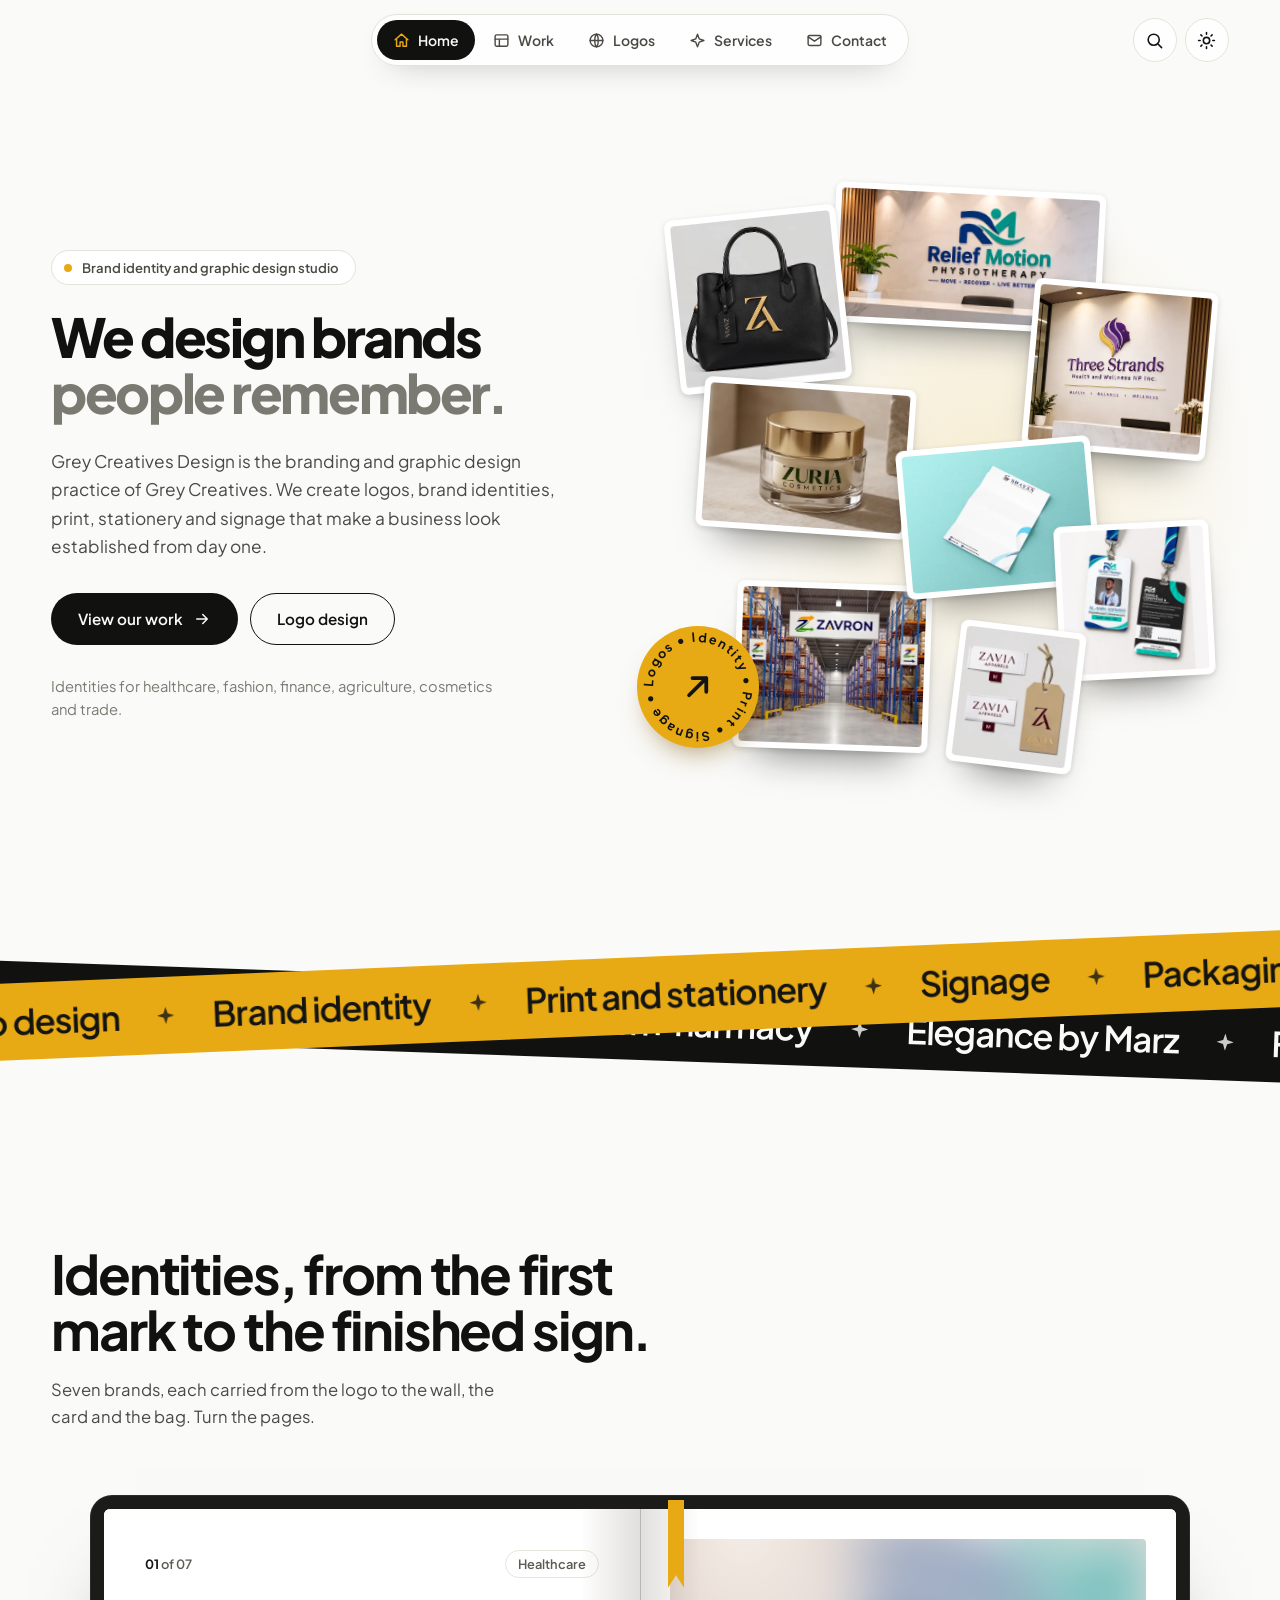
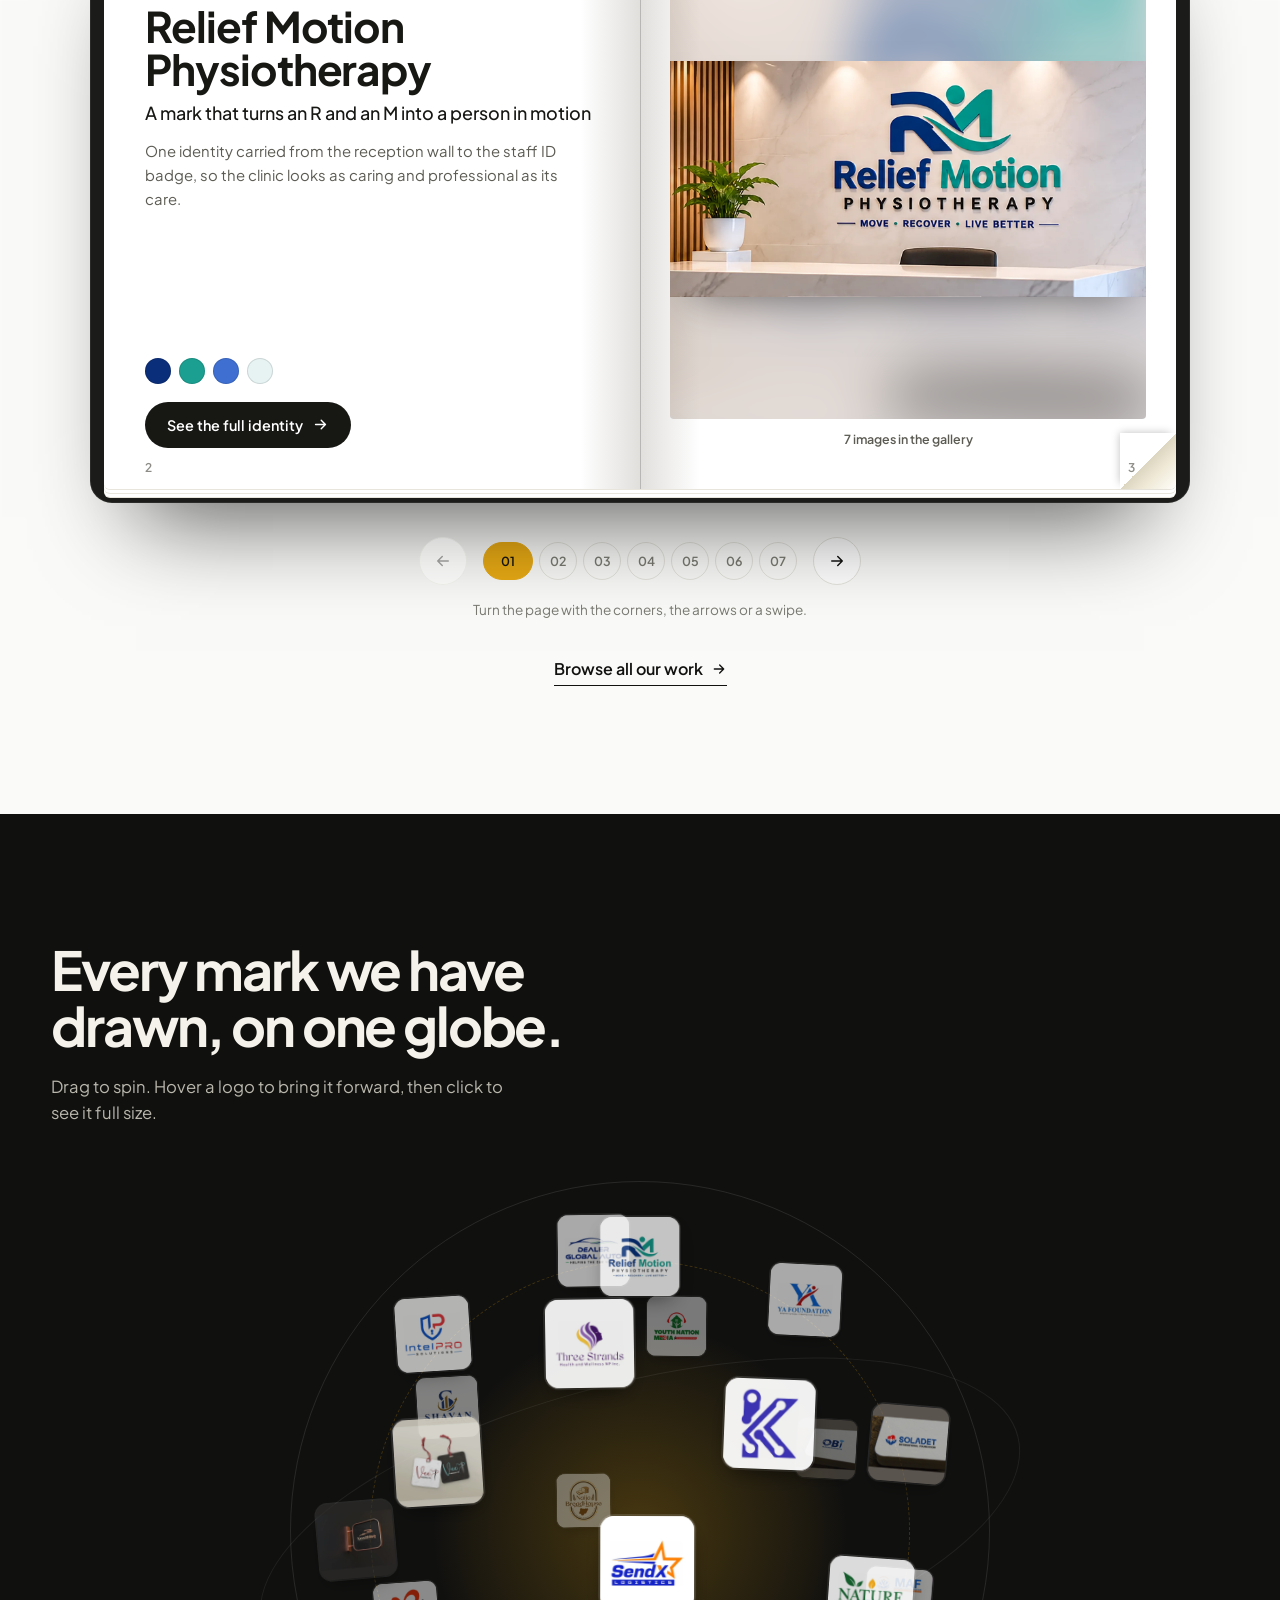
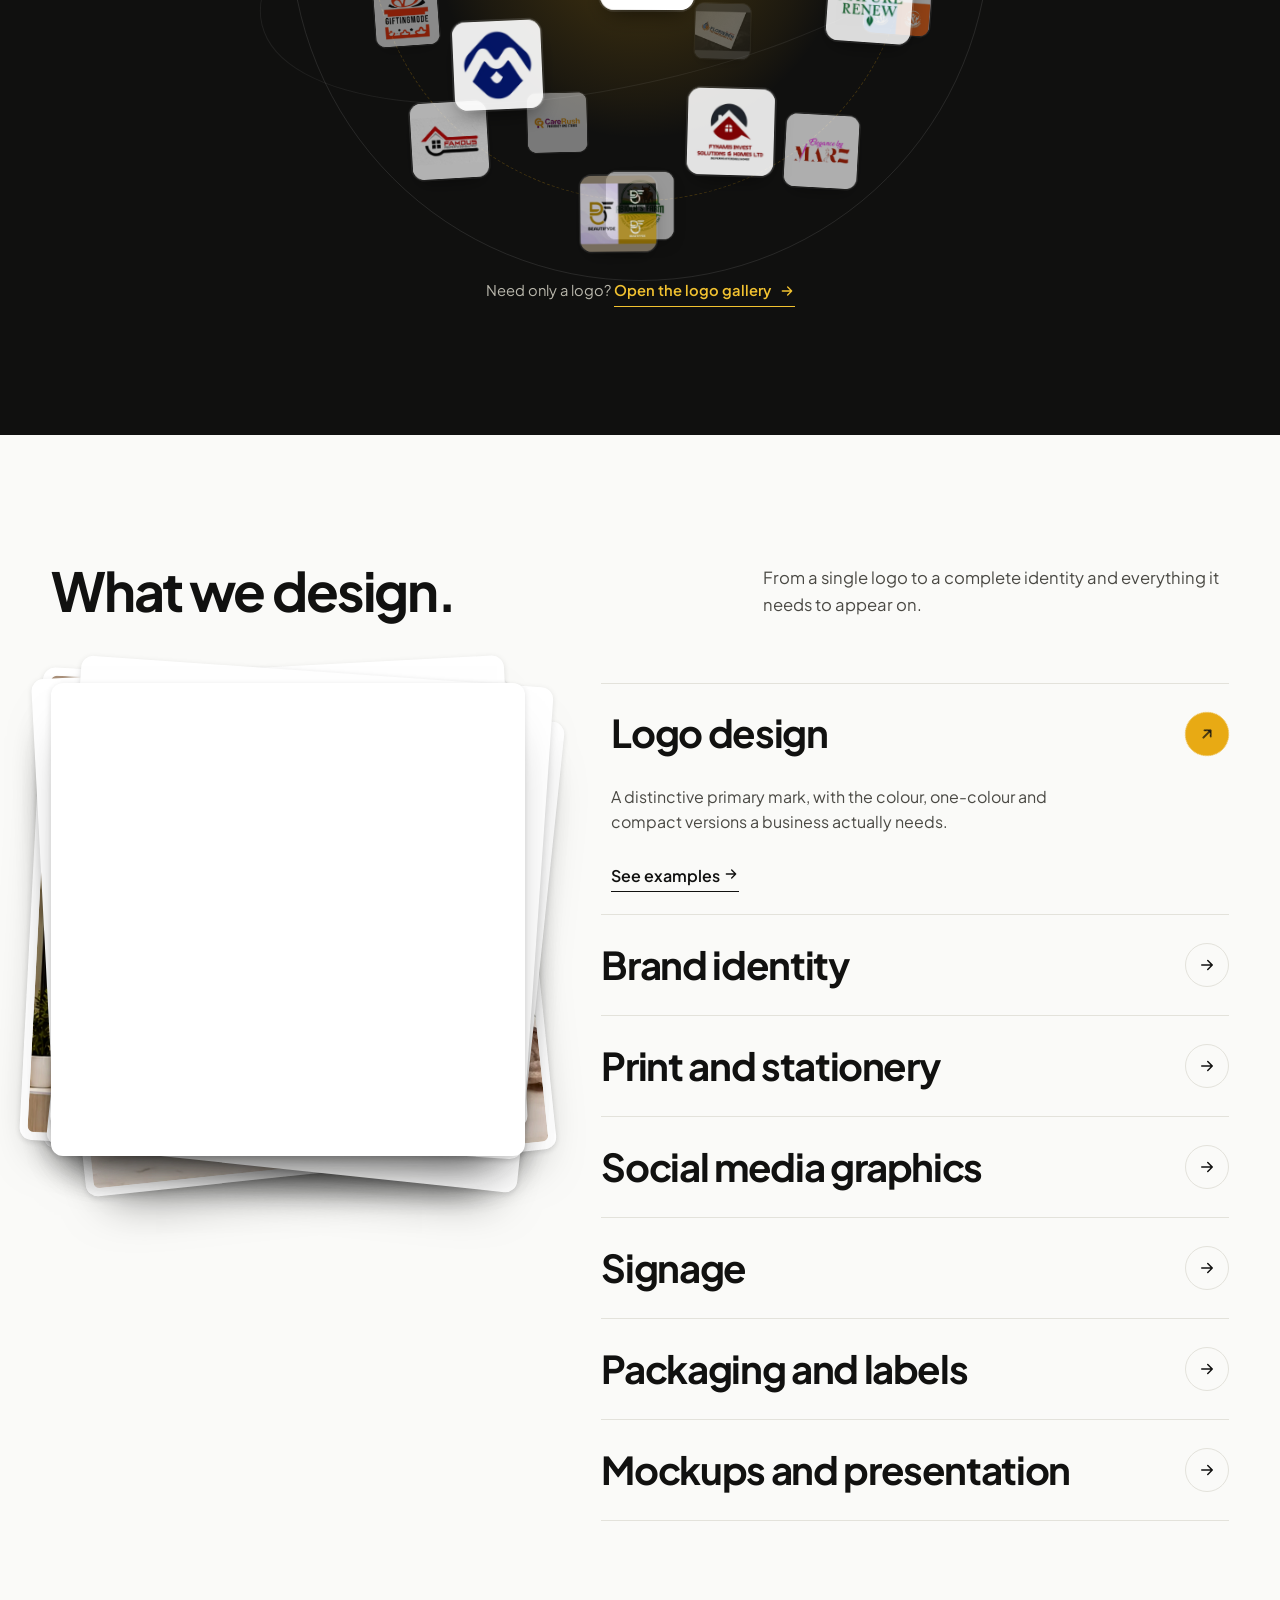
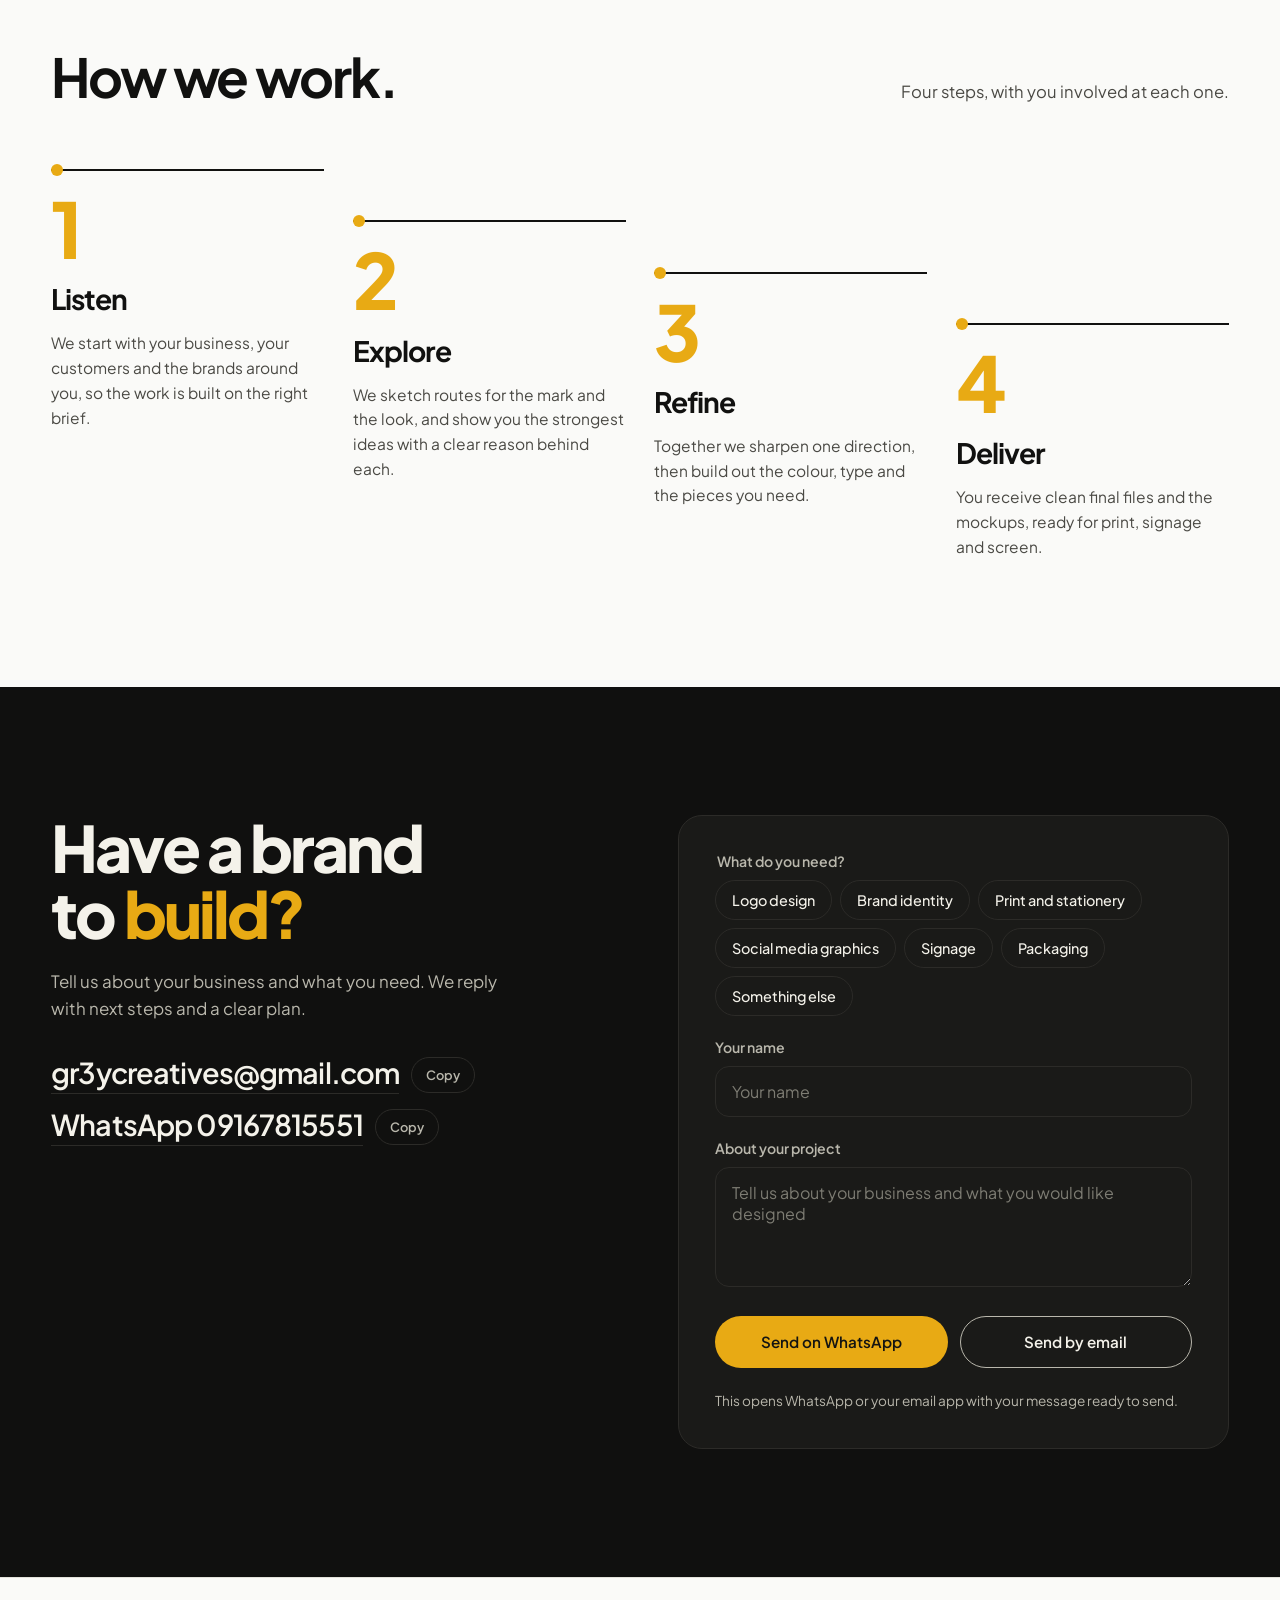
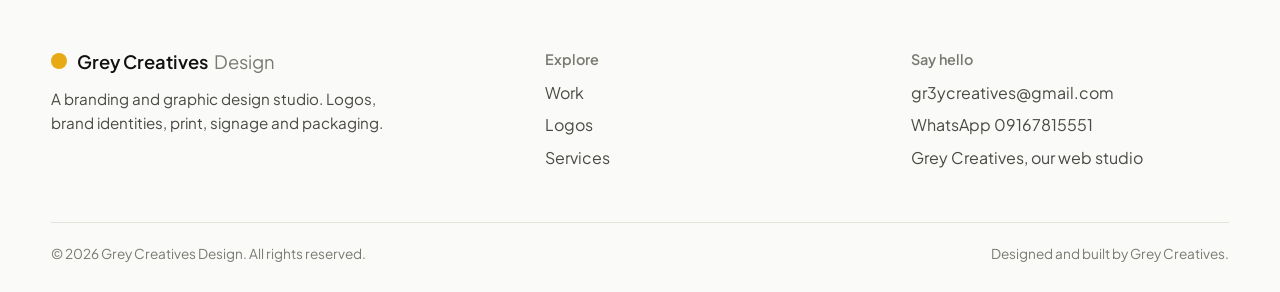
==== index.html @ faeddcda "Grey Creatives Design portfolio" ====
<!DOCTYPE html>
<html lang="en" data-root="">
<head>
<meta charset="UTF-8">
<meta name="viewport" content="width=device-width, initial-scale=1">
<script>(function(){var t='light';try{var v=localStorage.getItem('gcd-theme');if(v==='dark'||v==='light'){t=v;}}catch(e){}if(t==='dark'){document.documentElement.setAttribute('data-theme','dark');}})();</script>
<title>Grey Creatives Design</title>
<meta name="description" content="Grey Creatives Design is a branding and graphic design studio. We create logos, brand identities, print and stationery, signage and packaging.">
<meta name="theme-color" content="#FAFAF8">
<link rel="canonical" href="https://greycreativesdesign.vercel.app/">
<link rel="icon" type="image/png" sizes="32x32" href="assets/favicon-32.png">
<link rel="icon" type="image/png" sizes="48x48" href="assets/favicon-48.png">
<link rel="shortcut icon" href="favicon.ico">
<link rel="apple-touch-icon" href="assets/apple-touch-icon.png">
<meta property="og:type" content="website">
<meta property="og:site_name" content="Grey Creatives Design">
<meta property="og:title" content="Grey Creatives Design">
<meta property="og:description" content="Grey Creatives Design is a branding and graphic design studio. We create logos, brand identities, print and stationery, signage and packaging.">
<meta property="og:url" content="https://greycreativesdesign.vercel.app/">
<meta property="og:image" content="https://greycreativesdesign.vercel.app/og-image.png">
<meta name="twitter:card" content="summary_large_image">
<meta name="twitter:title" content="Grey Creatives Design">
<meta name="twitter:description" content="Grey Creatives Design is a branding and graphic design studio. We create logos, brand identities, print and stationery, signage and packaging.">
<meta name="twitter:image" content="https://greycreativesdesign.vercel.app/og-image.png">
<link rel="preload" href="assets/fonts/plus-jakarta-sans-latin-wght-normal.woff2" as="font" type="font/woff2" crossorigin>
<link rel="stylesheet" href="assets/css/site.css">
<script type="application/ld+json">{"@context": "https://schema.org", "@type": "Organization", "name": "Grey Creatives Design", "url": "https://greycreativesdesign.vercel.app/", "email": "gr3ycreatives@gmail.com", "description": "Grey Creatives Design is a branding and graphic design studio. We create logos, brand identities, print and stationery, signage and packaging.", "logo": "https://greycreativesdesign.vercel.app/assets/apple-touch-icon.png"}</script>
</head>
<body data-page="home">
<a class="skip" href="#main">Skip to content</a>
<header class="hd" id="siteHeader">
  <a class="hd-brand" href="index.html" aria-label="Grey Creatives Design, home"><i></i>Grey Creatives <em>Design</em></a>
  <nav class="hd-nav" id="navLinks" aria-label="Main">
    <div class="nav-top"><a class="hd-brand" href="index.html" style="display:flex"><i></i>Grey Creatives <em>Design</em></a><button type="button" class="nav-close" id="navClose"><svg class="" viewBox="0 0 24 24" fill="none" stroke="currentColor" stroke-width="2" stroke-linecap="round" stroke-linejoin="round" aria-hidden="true"><path d="M6 6l12 12M18 6L6 18"/></svg>Close</button></div>
    <a href="index.html" class="nav-a is-cur" data-k="home" data-sec="top"><svg class="" viewBox="0 0 24 24" fill="none" stroke="currentColor" stroke-width="2" stroke-linecap="round" stroke-linejoin="round" aria-hidden="true"><path d="M3 11l9-8 9 8"/><path d="M5 10v10h5v-6h4v6h5V10"/></svg><span>Home</span></a>
    <a href="work.html" class="nav-a" data-k="work" data-sec="identities"><svg class="" viewBox="0 0 24 24" fill="none" stroke="currentColor" stroke-width="2" stroke-linecap="round" stroke-linejoin="round" aria-hidden="true"><rect x="3" y="4" width="18" height="16" rx="2"/><path d="M3 10h18M9 10v10"/></svg><span>Work</span></a>
    <a href="logos.html" class="nav-a" data-k="logos" data-sec="logos"><svg class="" viewBox="0 0 24 24" fill="none" stroke="currentColor" stroke-width="2" stroke-linecap="round" stroke-linejoin="round" aria-hidden="true"><circle cx="12" cy="12" r="9"/><path d="M12 3c3.2 3 3.2 15 0 18M12 3c-3.2 3-3.2 15 0 18M3 12h18"/></svg><span>Logos</span></a>
    <a href="index.html#services" class="nav-a" data-k="services" data-sec="services"><svg class="" viewBox="0 0 24 24" fill="none" stroke="currentColor" stroke-width="2" stroke-linecap="round" stroke-linejoin="round" aria-hidden="true"><path d="M12 3l2.4 6.6L21 12l-6.6 2.4L12 21l-2.4-6.6L3 12l6.6-2.4z"/></svg><span>Services</span></a>
    <a href="#contact" class="nav-a" data-k="contact" data-sec="contact"><svg class="" viewBox="0 0 24 24" fill="none" stroke="currentColor" stroke-width="2" stroke-linecap="round" stroke-linejoin="round" aria-hidden="true"><rect x="3" y="5" width="18" height="14" rx="2"/><path d="M3 7l9 6 9-6"/></svg><span>Contact</span></a>
    <div class="nav-foot"><b>gr3ycreatives@gmail.com</b><span>WhatsApp 09167815551</span></div>
  </nav>
  <div class="hd-right">
    <button type="button" class="ibtn" id="searchBtn" aria-label="Search the site"><svg class="" viewBox="0 0 24 24" fill="none" stroke="currentColor" stroke-width="2" stroke-linecap="round" stroke-linejoin="round" aria-hidden="true"><circle cx="11" cy="11" r="7"/><path d="M21 21l-4.3-4.3"/></svg></button>
    <button type="button" class="ibtn" id="themeToggle" aria-label="Switch to dark mode" aria-pressed="false"><svg class="i-sun" viewBox="0 0 24 24" fill="none" stroke="currentColor" stroke-width="2" stroke-linecap="round" stroke-linejoin="round" aria-hidden="true"><circle cx="12" cy="12" r="4"/><path d="M12 2v2M12 20v2M4.9 4.9l1.4 1.4M17.7 17.7l1.4 1.4M2 12h2M20 12h2M4.9 19.1l1.4-1.4M17.7 6.3l1.4-1.4"/></svg><svg class="i-moon" viewBox="0 0 24 24" fill="none" stroke="currentColor" stroke-width="2" stroke-linecap="round" stroke-linejoin="round" aria-hidden="true"><path d="M20 14.5A8.5 8.5 0 0 1 9.5 4a8.5 8.5 0 1 0 10.5 10.5z"/></svg></button>
    <button type="button" class="nav-toggle" id="navToggle" aria-label="Open menu" aria-expanded="false" aria-controls="navLinks"><svg class="" viewBox="0 0 24 24" fill="none" stroke="currentColor" stroke-width="2" stroke-linecap="round" stroke-linejoin="round" aria-hidden="true"><path d="M4 8h16M4 16h16"/></svg><span>Menu</span></button>
  </div>
</header><main id="main">
<section class="hero" id="top">
  <div class="wrap hero-grid">
    <div class="hero-copy">
      <p class="pill"><i></i>Brand identity and graphic design studio</p>
      <h1><span class="nw">We design brands</span> <em>people remember.</em></h1>
      <p class="lede">Grey Creatives Design is the branding and graphic design practice of Grey Creatives. We create logos, brand identities, print, stationery and signage that make a business look established from day one.</p>
      <div class="cta-row"><a class="btn btn-ink" href="work.html">View our work <svg class="" viewBox="0 0 24 24" fill="none" stroke="currentColor" stroke-width="2" stroke-linecap="round" stroke-linejoin="round" aria-hidden="true"><path d="M5 12h14M13 6l6 6-6 6"/></svg></a><a class="btn btn-line" href="logos.html">Logo design</a></div>
      <p class="hero-fields">Identities for healthcare, fashion, finance, agriculture, cosmetics and trade.</p>
    </div>
    <div class="collage">
      <a class="cl" href="work/zavia-apparel.html" aria-label="Zavia Apparel" data-d="1.0" style="--x:3%;--y:5%;--w:30%;--r:-6deg;--z:2;--i:0"><img src="assets/img/wall/zavia-apparel-01.webp" alt="" width="630" height="640" decoding="async"><span class="cl-tag">Zavia Apparel</span></a>
        <a class="cl" href="work/relief-motion.html" aria-label="Relief Motion Physiotherapy" data-d="0.6" style="--x:31%;--y:1%;--w:47%;--r:3deg;--z:1;--i:1"><img src="assets/img/wall/relief-motion-01.webp" alt="" width="640" height="318" decoding="async"><span class="cl-tag">Relief Motion Physiotherapy</span></a>
        <a class="cl" href="work/three-strands.html" aria-label="Three Strands Health &amp; Wellness" data-d="1.3" style="--x:65%;--y:17%;--w:32%;--r:5deg;--z:3;--i:2"><img src="assets/img/wall/three-strands-01.webp" alt="" width="640" height="586" decoding="async"><span class="cl-tag">Three Strands Health &amp; Wellness</span></a>
        <a class="cl" href="work/zuria-cosmetics.html" aria-label="Zuria Cosmetics" data-d="0.8" style="--x:8%;--y:33%;--w:37%;--r:4deg;--z:4;--i:3"><img src="assets/img/wall/zuria-cosmetics-02.webp" alt="" width="640" height="442" decoding="async"><span class="cl-tag">Zuria Cosmetics</span></a>
        <a class="cl" href="work/shayan-private-equity.html" aria-label="Shayan Private Equity" data-d="1.1" style="--x:43%;--y:43%;--w:34%;--r:-5deg;--z:5;--i:4"><img src="assets/img/wall/shayan-private-equity-02.webp" alt="" width="640" height="480" decoding="async"><span class="cl-tag">Shayan Private Equity</span></a>
        <a class="cl" href="work/relief-motion.html" aria-label="Relief Motion Physiotherapy" data-d="1.5" style="--x:70%;--y:56%;--w:27%;--r:-3deg;--z:6;--i:5"><img src="assets/img/wall/relief-motion-03.webp" alt="" width="640" height="640" decoding="async"><span class="cl-tag">Relief Motion Physiotherapy</span></a>
        <a class="cl" href="work/zavron.html" aria-label="Zavron Group" data-d="0.7" style="--x:14%;--y:66%;--w:34%;--r:2deg;--z:3;--i:6"><img src="assets/img/wall/zavron-01.webp" alt="" width="640" height="541" decoding="async"><span class="cl-tag">Zavron Group</span></a>
        <a class="cl" href="work/zavia-apparel.html" aria-label="Zavia Apparel" data-d="1.2" style="--x:52%;--y:73%;--w:22%;--r:7deg;--z:7;--i:7"><img src="assets/img/wall/zavia-apparel-04.webp" alt="" width="565" height="640" decoding="async"><span class="cl-tag">Zavia Apparel</span></a>
      <a class="sticker" href="logos.html" aria-label="Logo design: see our logos">
        <svg class="ring" viewBox="0 0 100 100" aria-hidden="true"><defs><path id="ringPath" d="M50,50 m-37,0 a37,37 0 1,1 74,0 a37,37 0 1,1 -74,0"/></defs><text textLength="226" lengthAdjust="spacing"><textPath href="#ringPath" textLength="226" lengthAdjust="spacing">Logos • Identity • Print • Signage •</textPath></text></svg>
        <svg class="arr" viewBox="0 0 24 24" fill="none" stroke="currentColor" stroke-width="2.2" stroke-linecap="round" stroke-linejoin="round" aria-hidden="true"><path d="M7 17L17 7M9 7h8v8"/></svg>
      </a>
    </div>
  </div>
</section>

<div class="bands" aria-hidden="true">
  <div class="band a"><div class="band-track"><div class="band-set"><span>Logo design</span><span>Brand identity</span><span>Print and stationery</span><span>Signage</span><span>Packaging</span><span>Social media graphics</span><span>Mockups</span><span>Logo design</span><span>Brand identity</span><span>Print and stationery</span><span>Signage</span><span>Packaging</span><span>Social media graphics</span><span>Mockups</span></div><div class="band-set"><span>Logo design</span><span>Brand identity</span><span>Print and stationery</span><span>Signage</span><span>Packaging</span><span>Social media graphics</span><span>Mockups</span><span>Logo design</span><span>Brand identity</span><span>Print and stationery</span><span>Signage</span><span>Packaging</span><span>Social media graphics</span><span>Mockups</span></div></div></div>
  <div class="band b"><div class="band-track"><div class="band-set"><span>Abiola&#x27;s Farm</span><span>Beautifyde</span><span>CareRush Pharmacy</span><span>Elegance by Marz</span><span>Famous Property Consultant</span><span>Florieben Technology</span><span>Fynamis Invest Solutions</span><span>GiftingMode</span><span>Monday Alade Foundation</span><span>Moodsurf</span><span>Naija BreadHouse</span><span>Nature Renew</span><span>Noniblaq</span><span>OBI Smooth-Tech</span><span>SendX Logistics</span><span>Shayan Private Equity</span><span>Soladet International Foundation</span><span>Vee Threads &amp; Co</span><span>Youth Nation Media</span><span>Kelegan</span><span>IntelPRO Solutions</span><span>YA Foundation</span><span>Three Strands Health &amp; Wellness</span><span>Dealer Global Auto</span><span>Relief Motion Physiotherapy</span></div><div class="band-set"><span>Abiola&#x27;s Farm</span><span>Beautifyde</span><span>CareRush Pharmacy</span><span>Elegance by Marz</span><span>Famous Property Consultant</span><span>Florieben Technology</span><span>Fynamis Invest Solutions</span><span>GiftingMode</span><span>Monday Alade Foundation</span><span>Moodsurf</span><span>Naija BreadHouse</span><span>Nature Renew</span><span>Noniblaq</span><span>OBI Smooth-Tech</span><span>SendX Logistics</span><span>Shayan Private Equity</span><span>Soladet International Foundation</span><span>Vee Threads &amp; Co</span><span>Youth Nation Media</span><span>Kelegan</span><span>IntelPRO Solutions</span><span>YA Foundation</span><span>Three Strands Health &amp; Wellness</span><span>Dealer Global Auto</span><span>Relief Motion Physiotherapy</span></div></div></div>
</div>

<section class="sec" id="identities">
  <div class="wrap">
    <div class="sh"><h2>Identities, from the first mark to the finished sign.</h2><p>Seven brands, each carried from the logo to the wall, the card and the bag. Turn the pages.</p></div>
    <div class="bk" id="book" aria-label="Brand identities, shown as an open book"></div>
    <noscript><p style="text-align:center;margin-top:20px"><a class="link" href="work.html">Browse all work</a></p></noscript>
    <p style="text-align:center;margin-top:36px"><a class="link" href="work.html">Browse all our work <svg class="" viewBox="0 0 24 24" fill="none" stroke="currentColor" stroke-width="2" stroke-linecap="round" stroke-linejoin="round" aria-hidden="true"><path d="M5 12h14M13 6l6 6-6 6"/></svg></a></p>
  </div>
</section>

<section class="sec pane logos-pane" id="logos">
  <div class="wrap">
    <div class="sh"><h2>Every mark we have drawn, on one globe.</h2><p>Drag to spin. Hover a logo to bring it forward, then click to see it full size.</p></div>
    <div class="gl-wrap">
      <div class="gl-stage" id="glStage" role="group" aria-label="A globe of our logos">
        <i class="gl-ring r1"></i><i class="gl-ring r2"></i><i class="gl-ring r3"></i>
        <div class="gl-field"></div><div class="gl-tip" aria-hidden="true"></div>
      </div>
      <p class="gl-hint">Need only a logo? <a class="link" href="logos.html" style="color:var(--gold-2)">Open the logo gallery <svg class="" viewBox="0 0 24 24" fill="none" stroke="currentColor" stroke-width="2" stroke-linecap="round" stroke-linejoin="round" aria-hidden="true"><path d="M5 12h14M13 6l6 6-6 6"/></svg></a></p>
    </div>
  </div>
</section>

<section class="sec" id="services">
  <div class="wrap">
    <div class="sh"><h2>What we design.</h2><p>From a single logo to a complete identity and everything it needs to appear on.</p></div>
    <div class="svc">
        <div class="svc-stage" aria-hidden="true"><div class="svc-pic" style="--tx:-16px;--ty:10px;--r:-5deg;z-index:7"><img src="assets/img/projects/three-strands/04.webp" alt="" loading="lazy" decoding="async"></div><div class="svc-pic" style="--tx:14px;--ty:-12px;--r:4deg;z-index:6"><img src="assets/img/projects/zavron/02.webp" alt="" loading="lazy" decoding="async"></div><div class="svc-pic" style="--tx:-8px;--ty:-16px;--r:-3deg;z-index:5"><img src="assets/img/projects/relief-motion/04.webp" alt="" loading="lazy" decoding="async"></div><div class="svc-pic" style="--tx:18px;--ty:14px;--r:6deg;z-index:4"><img src="assets/img/projects/three-strands/03.webp" alt="" loading="lazy" decoding="async"></div><div class="svc-pic" style="--tx:-20px;--ty:-4px;--r:3deg;z-index:3"><img src="assets/img/projects/three-strands/01.webp" alt="" loading="lazy" decoding="async"></div><div class="svc-pic" style="--tx:10px;--ty:18px;--r:-6deg;z-index:2"><img src="assets/img/projects/zuria-cosmetics/03.webp" alt="" loading="lazy" decoding="async"></div><div class="svc-pic" style="--tx:0px;--ty:0px;--r:2deg;z-index:1"><img src="assets/img/projects/zavia-apparel/03.webp" alt="" loading="lazy" decoding="async"></div></div>
        <ul class="svc-list"><li class="svc-item">
          <button type="button" class="svc-row" aria-expanded="false"><h3>Logo design</h3><span class="go"><svg class="" viewBox="0 0 24 24" fill="none" stroke="currentColor" stroke-width="2" stroke-linecap="round" stroke-linejoin="round" aria-hidden="true"><path d="M5 12h14M13 6l6 6-6 6"/></svg></span></button>
          <div class="svc-more"><div><p>A distinctive primary mark, with the colour, one-colour and compact versions a business actually needs.</p><a class="link" href="logos.html">See examples <svg class="" viewBox="0 0 24 24" fill="none" stroke="currentColor" stroke-width="2" stroke-linecap="round" stroke-linejoin="round" aria-hidden="true"><path d="M5 12h14M13 6l6 6-6 6"/></svg></a></div></div>
        </li><li class="svc-item">
          <button type="button" class="svc-row" aria-expanded="false"><h3>Brand identity</h3><span class="go"><svg class="" viewBox="0 0 24 24" fill="none" stroke="currentColor" stroke-width="2" stroke-linecap="round" stroke-linejoin="round" aria-hidden="true"><path d="M5 12h14M13 6l6 6-6 6"/></svg></span></button>
          <div class="svc-more"><div><p>Logo, colour, type and usage rules that keep a brand consistent everywhere it appears.</p><a class="link" href="work.html">See examples <svg class="" viewBox="0 0 24 24" fill="none" stroke="currentColor" stroke-width="2" stroke-linecap="round" stroke-linejoin="round" aria-hidden="true"><path d="M5 12h14M13 6l6 6-6 6"/></svg></a></div></div>
        </li><li class="svc-item">
          <button type="button" class="svc-row" aria-expanded="false"><h3>Print and stationery</h3><span class="go"><svg class="" viewBox="0 0 24 24" fill="none" stroke="currentColor" stroke-width="2" stroke-linecap="round" stroke-linejoin="round" aria-hidden="true"><path d="M5 12h14M13 6l6 6-6 6"/></svg></span></button>
          <div class="svc-more"><div><p>Business cards, letterheads, ID badges, flyers and the other printed pieces a business hands out.</p><a class="link" href="work.html">See examples <svg class="" viewBox="0 0 24 24" fill="none" stroke="currentColor" stroke-width="2" stroke-linecap="round" stroke-linejoin="round" aria-hidden="true"><path d="M5 12h14M13 6l6 6-6 6"/></svg></a></div></div>
        </li><li class="svc-item">
          <button type="button" class="svc-row" aria-expanded="false"><h3>Social media graphics</h3><span class="go"><svg class="" viewBox="0 0 24 24" fill="none" stroke="currentColor" stroke-width="2" stroke-linecap="round" stroke-linejoin="round" aria-hidden="true"><path d="M5 12h14M13 6l6 6-6 6"/></svg></span></button>
          <div class="svc-more"><div><p>Post and campaign designs that carry the identity into the feed.</p><a class="link" href="work.html">See examples <svg class="" viewBox="0 0 24 24" fill="none" stroke="currentColor" stroke-width="2" stroke-linecap="round" stroke-linejoin="round" aria-hidden="true"><path d="M5 12h14M13 6l6 6-6 6"/></svg></a></div></div>
        </li><li class="svc-item">
          <button type="button" class="svc-row" aria-expanded="false"><h3>Signage</h3><span class="go"><svg class="" viewBox="0 0 24 24" fill="none" stroke="currentColor" stroke-width="2" stroke-linecap="round" stroke-linejoin="round" aria-hidden="true"><path d="M5 12h14M13 6l6 6-6 6"/></svg></span></button>
          <div class="svc-more"><div><p>Reception walls, acrylic signs, glass vinyl and entrance boards, designed to read from across the room.</p><a class="link" href="work.html">See examples <svg class="" viewBox="0 0 24 24" fill="none" stroke="currentColor" stroke-width="2" stroke-linecap="round" stroke-linejoin="round" aria-hidden="true"><path d="M5 12h14M13 6l6 6-6 6"/></svg></a></div></div>
        </li><li class="svc-item">
          <button type="button" class="svc-row" aria-expanded="false"><h3>Packaging and labels</h3><span class="go"><svg class="" viewBox="0 0 24 24" fill="none" stroke="currentColor" stroke-width="2" stroke-linecap="round" stroke-linejoin="round" aria-hidden="true"><path d="M5 12h14M13 6l6 6-6 6"/></svg></span></button>
          <div class="svc-more"><div><p>Boxes, bags, jars, tags and stickers that make the brand feel finished.</p><a class="link" href="work.html">See examples <svg class="" viewBox="0 0 24 24" fill="none" stroke="currentColor" stroke-width="2" stroke-linecap="round" stroke-linejoin="round" aria-hidden="true"><path d="M5 12h14M13 6l6 6-6 6"/></svg></a></div></div>
        </li><li class="svc-item">
          <button type="button" class="svc-row" aria-expanded="false"><h3>Mockups and presentation</h3><span class="go"><svg class="" viewBox="0 0 24 24" fill="none" stroke="currentColor" stroke-width="2" stroke-linecap="round" stroke-linejoin="round" aria-hidden="true"><path d="M5 12h14M13 6l6 6-6 6"/></svg></span></button>
          <div class="svc-more"><div><p>Realistic mockups, so you see the brand in place before anything is printed.</p><a class="link" href="work.html">See examples <svg class="" viewBox="0 0 24 24" fill="none" stroke="currentColor" stroke-width="2" stroke-linecap="round" stroke-linejoin="round" aria-hidden="true"><path d="M5 12h14M13 6l6 6-6 6"/></svg></a></div></div>
        </li></ul>
      </div>
  </div>
</section>

<section class="sec" id="process" style="padding-top:0">
  <div class="wrap">
    <div class="sh"><h2>How we work.</h2><p>Four steps, with you involved at each one.</p></div>
    <ol class="steps" style="list-style:none;margin:0;padding:0"><li class="step"><b>1</b><h3>Listen</h3><p>We start with your business, your customers and the brands around you, so the work is built on the right brief.</p></li><li class="step"><b>2</b><h3>Explore</h3><p>We sketch routes for the mark and the look, and show you the strongest ideas with a clear reason behind each.</p></li><li class="step"><b>3</b><h3>Refine</h3><p>Together we sharpen one direction, then build out the colour, type and the pieces you need.</p></li><li class="step"><b>4</b><h3>Deliver</h3><p>You receive clean final files and the mockups, ready for print, signage and screen.</p></li></ol>
  </div>
</section>

<section class="pane contact" id="contact">
  <div class="wrap ct-grid">
    <div class="ct">
      <h2>Have a brand to <em>build?</em></h2>
      <p class="lead">Tell us about your business and what you need. We reply with next steps and a clear plan.</p>
      <div class="ct-lines">
        <div class="ct-line"><a class="big" href="mailto:gr3ycreatives@gmail.com">gr3ycreatives@gmail.com</a><button type="button" class="copy" data-copy="gr3ycreatives@gmail.com" data-msg="Email copied">Copy</button></div>
        <div class="ct-line"><a class="big" href="https://wa.me/2349167815551" target="_blank" rel="noopener">WhatsApp 09167815551</a><button type="button" class="copy" data-copy="09167815551" data-msg="Number copied">Copy</button></div>
      </div>
    </div>
    <form class="form" id="enqForm" novalidate>
      <fieldset><legend>What do you need?</legend><div class="chips"><label class="chip"><input type="checkbox" name="need" value="Logo design"><span>Logo design</span></label><label class="chip"><input type="checkbox" name="need" value="Brand identity"><span>Brand identity</span></label><label class="chip"><input type="checkbox" name="need" value="Print and stationery"><span>Print and stationery</span></label><label class="chip"><input type="checkbox" name="need" value="Social media graphics"><span>Social media graphics</span></label><label class="chip"><input type="checkbox" name="need" value="Signage"><span>Signage</span></label><label class="chip"><input type="checkbox" name="need" value="Packaging"><span>Packaging</span></label><label class="chip"><input type="checkbox" name="need" value="Something else"><span>Something else</span></label></div></fieldset>
      <div><label class="t" for="enqName">Your name</label><input class="fld" id="enqName" name="name" type="text" autocomplete="name" placeholder="Your name"></div>
      <div><label class="t" for="enqMsg">About your project</label><textarea class="fld" id="enqMsg" name="message" placeholder="Tell us about your business and what you would like designed"></textarea></div>
      <div class="cta-row"><button type="button" class="btn btn-gold" id="enqWa">Send on WhatsApp</button><button type="button" class="btn btn-line" id="enqMail">Send by email</button></div>
      <p class="form-note">This opens WhatsApp or your email app with your message ready to send.</p>
    </form>
  </div>
</section>
</main>
<footer class="ft">
  <div class="wrap">
    <div class="ft-grid">
      <div>
        <a class="ft-brand" href="index.html"><i></i>Grey Creatives <em>Design</em></a>
        <p class="sm">A branding and graphic design studio. Logos, brand identities, print, signage and packaging.</p>
      </div>
      <div>
        <h4>Explore</h4>
        <ul>
          <li><a href="work.html">Work</a></li>
          <li><a href="logos.html">Logos</a></li>
          <li><a href="index.html#services">Services</a></li>
        </ul>
      </div>
      <div>
        <h4>Say hello</h4>
        <ul>
          <li><a href="mailto:gr3ycreatives@gmail.com">gr3ycreatives@gmail.com</a></li>
          <li><a href="https://wa.me/2349167815551" target="_blank" rel="noopener">WhatsApp 09167815551</a></li>
          <li><a href="https://greycreatives.vercel.app/" target="_blank" rel="noopener">Grey Creatives, our web studio</a></li>
        </ul>
      </div>
    </div>
    <div class="ft-base"><span>&copy; 2026 Grey Creatives Design. All rights reserved.</span><span>Designed and built by Grey Creatives.</span></div>
  </div>
</footer><script src="assets/js/data.js"></script>
<script src="assets/js/core.js"></script>
<script src="assets/js/globe.js"></script>
<script src="assets/js/home.js"></script>
</body>
</html>
---- assets/css/site.css ----
/* Grey Creatives Design: site styles. Light by default, gold accent, Plus Jakarta Sans. */

@font-face{font-family:"Plus Jakarta Sans";src:url("../fonts/plus-jakarta-sans-latin-wght-normal.woff2") format("woff2");font-weight:200 800;font-style:normal;font-display:swap}

:root{
  --bg:#FAFAF8; --surface:#FFFFFF; --ink:#111110; --ink-2:#4A4944; --ink-3:#7A7A72; --line:#E3E2DB; --hover:#F0EFEA;
  --gold:#E8AA14; --gold-2:#F2C230; --gold-ink:#7A5200; --gold-soft:rgba(232,170,20,.16);
  --pane:#10100F; --pane-ink:#F4F2EA; --pane-2:#B9B7AC; --pane-line:#2C2B28; --pane-surface:#1A1A18;
  --paper:#FFFFFF; --paper-ink:#171714; --paper-2:#5C5B53; --paper-line:#E7E5DC; --board:#1B1B19;
  --print:#FFFFFF;
  --ff-display:"Plus Jakarta Sans","Helvetica Neue",Arial,system-ui,sans-serif;
  --ff-body:"Plus Jakarta Sans","Helvetica Neue",Arial,system-ui,sans-serif;
  --gutter:clamp(16px,4vw,56px); --sec:clamp(72px,10vw,150px); --max:1280px;
  color-scheme:light;
}
:root[data-theme="dark"]{
  --bg:#0E0E0D; --surface:#161614; --ink:#F4F2EA; --ink-2:#C2C0B5; --ink-3:#8A897F; --line:#2A2927; --hover:#1E1E1C;
  --gold-ink:#F2C230; --gold-soft:rgba(232,170,20,.14);
  --pane:#060605; --pane-line:#262522; --pane-surface:#131312;
  --paper:#1B1A18; --paper-ink:#F1EFE7; --paper-2:#B2B0A5; --paper-line:#2E2D2A; --board:#2B2A27;
  --print:#EDEBE3;
  color-scheme:dark;
}

*,*::before,*::after{box-sizing:border-box}
html{scroll-behavior:smooth;-webkit-text-size-adjust:100%}
body{margin:0;background:var(--bg);color:var(--ink);font:400 1rem/1.6 var(--ff-body);-webkit-font-smoothing:antialiased;overflow-x:clip}
img{max-width:100%;display:block}
a{color:inherit}
button{font:inherit;color:inherit}
h1,h2,h3,h4{margin:0;font-family:var(--ff-display);font-weight:700;letter-spacing:-.035em;text-wrap:balance}
h1 em,h2 em{font-style:normal;color:var(--ink-3)}
.pane h2 em{color:var(--gold)}
p{margin:0}
ul{margin:0;padding:0;list-style:none}
:focus-visible{outline:2px solid var(--gold);outline-offset:3px;border-radius:6px}
.sr{position:absolute;width:1px;height:1px;overflow:hidden;clip:rect(0 0 0 0);white-space:nowrap}
.skip{position:absolute;left:12px;top:-60px;z-index:200;background:var(--ink);color:var(--bg);padding:10px 16px;border-radius:999px;text-decoration:none;font-weight:600}
.skip:focus{top:12px}
body.nav-open,body.lb-open,body.cp-open{overflow:hidden}

.wrap{width:100%;max-width:var(--max);margin-inline:auto;padding-inline:var(--gutter)}
.sec{padding-block:var(--sec)}
.pane{background:var(--pane);color:var(--pane-ink)}

/* ---------- buttons ---------- */
.btn{display:inline-flex;align-items:center;justify-content:center;gap:10px;height:52px;padding:0 26px;border-radius:999px;border:1px solid transparent;font:600 .95rem var(--ff-body);text-decoration:none;cursor:pointer;transition:background .25s,color .25s,border-color .25s,transform .25s;white-space:nowrap}
.btn svg{width:18px;height:18px;flex:none;transition:transform .25s}
.btn:hover svg{transform:translateX(3px)}
.btn-ink{background:var(--ink);color:var(--bg)}
.btn-ink:hover{background:var(--gold);color:#141412}
.btn-line{border-color:var(--ink);color:var(--ink);background:transparent}
.btn-line:hover{background:var(--ink);color:var(--bg)}
.btn-gold{background:var(--gold);color:#141412}
.btn-gold:hover{background:var(--gold-2)}
.pane .btn-line{border-color:var(--pane-2);color:var(--pane-ink)}
.pane .btn-line:hover{background:var(--pane-ink);color:var(--pane);border-color:var(--pane-ink)}
.cta-row{display:flex;flex-wrap:wrap;gap:12px}

/* ---------- header ---------- */
.hd{position:fixed;inset:0 0 auto 0;z-index:60;display:grid;grid-template-columns:1fr auto 1fr;align-items:center;padding:14px var(--gutter);pointer-events:none}
.hd>*{pointer-events:auto;position:relative}
.hd-brand{display:none;align-items:center;gap:10px;text-decoration:none;font:600 1rem var(--ff-body);letter-spacing:-.01em;white-space:nowrap}
.hd-brand i{width:14px;height:14px;border-radius:50%;background:var(--gold);flex:none}
.hd-brand em{font:400 1rem var(--ff-body);font-style:normal;color:var(--ink-3);margin-left:-3px}
.hd-nav{grid-column:2;justify-self:center;display:flex;align-items:center;gap:2px;padding:5px;border-radius:999px;background:color-mix(in srgb,var(--surface) 80%,transparent);-webkit-backdrop-filter:blur(16px) saturate(1.4);backdrop-filter:blur(16px) saturate(1.4);border:1px solid var(--line);box-shadow:0 12px 32px -20px rgba(0,0,0,.45)}
.hd-nav>a{display:inline-flex;align-items:center;gap:8px;height:40px;padding:0 16px;border-radius:999px;font:600 .875rem var(--ff-body);color:var(--ink-2);text-decoration:none;transition:background .2s,color .2s;white-space:nowrap}
.hd-nav>a svg{width:17px;height:17px;flex:none}
.hd-nav>a:hover{background:var(--hover);color:var(--ink)}
.hd-nav>a.is-cur{background:var(--ink);color:var(--bg)}
.hd-nav>a.is-cur svg{color:var(--gold)}
.hd-right{grid-column:3;justify-self:end;display:flex;gap:8px;align-items:center}
.ibtn{width:44px;height:44px;border-radius:50%;border:1px solid var(--line);background:color-mix(in srgb,var(--surface) 80%,transparent);-webkit-backdrop-filter:blur(14px);backdrop-filter:blur(14px);display:grid;place-items:center;color:var(--ink);cursor:pointer;transition:background .2s,border-color .2s}
.ibtn:hover{background:var(--hover);border-color:var(--ink-3)}
.ibtn svg{width:19px;height:19px}
.ibtn .i-moon{display:none}
:root[data-theme="dark"] .ibtn .i-sun{display:none}
:root[data-theme="dark"] .ibtn .i-moon{display:block}
.nav-toggle{display:none;height:44px;padding:0 16px;border-radius:999px;border:1px solid var(--ink);background:var(--ink);color:var(--bg);font:600 .9rem var(--ff-body);align-items:center;gap:10px;cursor:pointer}
.nav-toggle svg{width:18px;height:18px}
.nav-top,.nav-foot{display:none}

@media (max-width:960px){
  .hd{grid-template-columns:1fr auto;padding-block:10px}
  .hd::before{content:"";position:absolute;inset:0;background:color-mix(in srgb,var(--bg) 88%,transparent);-webkit-backdrop-filter:blur(14px);backdrop-filter:blur(14px);border-bottom:1px solid var(--line);pointer-events:none}
  .hd-brand{display:flex}
  .nav-toggle{display:inline-flex}
  .hd-right{grid-column:2;gap:6px}
  .hd-nav{position:fixed;inset:0;z-index:80;justify-self:stretch;flex-direction:column;align-items:stretch;justify-content:flex-start;gap:0;padding:0;border:0;border-radius:0;box-shadow:none;background:var(--bg);-webkit-backdrop-filter:none;backdrop-filter:none;overflow-y:auto;visibility:hidden;opacity:0;transform:translateY(-14px);transition:opacity .25s,transform .3s,visibility 0s .3s}
  .hd-nav.open{visibility:visible;opacity:1;transform:none;transition:opacity .25s,transform .3s}
  .nav-top{display:flex;align-items:center;justify-content:space-between;padding:10px var(--gutter);min-height:64px;border-bottom:1px solid var(--line)}
  .nav-close{display:inline-flex;align-items:center;gap:8px;height:44px;padding:0 18px 0 14px;border-radius:999px;border:1px solid var(--ink);background:transparent;color:var(--ink);font:600 .9rem var(--ff-body);cursor:pointer}
  .nav-close svg{width:18px;height:18px}
  .hd-nav>a{height:auto;padding:14px var(--gutter);border-radius:0;border-bottom:1px solid var(--line);font:600 clamp(1.8rem,8.6vw,2.6rem)/1.1 var(--ff-display);letter-spacing:-.035em;color:var(--ink);gap:16px}
  .hd-nav>a svg{width:22px;height:22px;color:var(--gold-ink)}
  .hd-nav>a:hover{background:var(--hover)}
  .hd-nav>a.is-cur{background:var(--gold-soft);color:var(--ink)}
  .hd-nav>a.is-cur svg{color:var(--gold-ink)}
  .nav-foot{display:grid;gap:6px;padding:26px var(--gutter) 40px;color:var(--ink-2);font-size:.95rem}
  .nav-foot b{font:600 1.05rem var(--ff-body);color:var(--ink)}
}
@media (max-width:520px){
  .hd-brand{font-size:.9rem;gap:8px}.hd-brand em{font-size:1rem}.hd-brand i{width:12px;height:12px}
  .ibtn{width:40px;height:40px}.ibtn svg{width:18px;height:18px}
  .nav-toggle{height:40px;padding:0 13px;gap:8px}
  .hd-right{gap:5px}
}
@media (max-width:440px){ .hd-brand em{display:none} }

/* ---------- hero ---------- */
.hero{position:relative;padding:clamp(118px,15vh,164px) 0 clamp(40px,7vh,88px);min-height:min(100svh,960px);display:flex;align-items:center;overflow:clip}
.hero::before{content:"";position:absolute;right:-8%;top:8%;width:min(62vw,820px);aspect-ratio:1;border-radius:50%;background:radial-gradient(closest-side,var(--gold-soft),transparent 72%);pointer-events:none}
.hero-grid{position:relative;display:grid;grid-template-columns:minmax(0,1fr) minmax(0,1.04fr);gap:clamp(20px,4vw,72px);align-items:center}
.pill{display:inline-flex;align-items:center;gap:10px;padding:8px 16px 8px 12px;border:1px solid var(--line);border-radius:999px;background:var(--surface);font:600 .82rem var(--ff-body);color:var(--ink-2)}
.pill i{width:8px;height:8px;border-radius:50%;background:var(--gold)}
.hero h1{margin-top:24px;font-size:clamp(2.7rem,4.2vw,4.9rem);line-height:1.04;letter-spacing:-.045em;font-weight:800}
.hero h1 .nw{white-space:nowrap}
.hero h1 em{display:block;white-space:nowrap}
.lede{margin-top:26px;max-width:31em;font-size:clamp(1.04rem,1.35vw,1.2rem);line-height:1.65;color:var(--ink-2)}
.hero .cta-row{margin-top:32px}
.hero-fields{margin-top:30px;max-width:30em;font-size:.92rem;color:var(--ink-3)}

.collage{position:relative;width:100%;aspect-ratio:1/1.06}
.cl{position:absolute;left:var(--x);top:var(--y);width:var(--w);z-index:var(--z);padding:clamp(3px,.5vw,6px);background:var(--print);border-radius:8px;box-shadow:0 26px 40px -24px rgba(17,17,16,.6),0 2px 6px rgba(17,17,16,.14);transform:translate(var(--px,0px),var(--py,0px)) rotate(var(--r));transition:transform .5s cubic-bezier(.2,.9,.3,1),box-shadow .3s;animation:clDrop 1s cubic-bezier(.2,.9,.3,1) backwards;animation-delay:calc(var(--i) * 90ms + 120ms);will-change:transform;text-decoration:none}
.cl img{width:100%;height:auto;border-radius:4px}
.cl:hover,.cl:focus-visible{transform:translate(var(--px,0px),var(--py,0px)) rotate(0deg) scale(1.09);z-index:40;box-shadow:0 40px 60px -26px rgba(17,17,16,.7),0 2px 8px rgba(17,17,16,.18)}
.cl-tag{position:absolute;left:10px;bottom:10px;padding:5px 11px;border-radius:999px;background:var(--ink);color:var(--bg);font:600 .72rem var(--ff-body);opacity:0;transform:translateY(6px);transition:opacity .25s,transform .25s;pointer-events:none;white-space:nowrap}
.cl:hover .cl-tag,.cl:focus-visible .cl-tag{opacity:1;transform:none}
@keyframes clDrop{from{opacity:0;transform:translate(0,46px) rotate(calc(var(--r) - 12deg)) scale(.9)}}

.sticker{position:absolute;left:-3%;bottom:7%;z-index:45;width:clamp(92px,9.5vw,136px);aspect-ratio:1;display:grid;place-items:center;border-radius:50%;background:var(--gold);color:#141412;text-decoration:none;box-shadow:0 16px 30px -16px rgba(120,80,0,.7);transition:transform .35s cubic-bezier(.2,.9,.3,1)}
.sticker:hover{transform:scale(1.1) rotate(8deg)}
.sticker svg.ring{position:absolute;inset:0;width:100%;height:100%;animation:spin 26s linear infinite}
.sticker svg.arr{width:34%;height:34%}
.sticker text{font:700 10.4px var(--ff-body);fill:currentColor}
@keyframes spin{to{transform:rotate(360deg)}}

/* ---------- crossed bands ---------- */
.bands{position:relative;height:clamp(150px,17vw,220px);overflow:hidden}
.band{position:absolute;left:-6%;width:112%;display:flex;overflow:hidden;white-space:nowrap;padding:clamp(10px,1.4vw,18px) 0}
.band.a{background:var(--gold);color:#141412;top:26%;transform:rotate(-2.4deg);z-index:2}
.band.b{background:var(--ink);color:var(--bg);top:38%;transform:rotate(2deg);z-index:1}
.band-track{display:flex;flex:none;animation:marq 70s linear infinite}
.band.b .band-track{animation-direction:reverse;animation-duration:90s}
.band-set{display:flex;flex:none;align-items:center}
.band-set span{display:inline-flex;align-items:center;font:600 clamp(1.3rem,2.7vw,2.2rem)/1.2 var(--ff-display);letter-spacing:-.03em}
.band-set span::after{content:"";width:.5em;height:.5em;margin:0 1.1em;background:currentColor;clip-path:polygon(50% 0,62% 38%,100% 50%,62% 62%,50% 100%,38% 62%,0 50%,38% 38%);opacity:.8}
@keyframes marq{to{transform:translateX(-50%)}}

/* ---------- section heading ---------- */
.sh{display:flex;justify-content:space-between;align-items:flex-end;gap:20px 40px;flex-wrap:wrap;margin-bottom:clamp(32px,5vw,64px)}
.sh h2{font-size:clamp(2.1rem,4.2vw,3.8rem);line-height:1.04;letter-spacing:-.04em;max-width:13em}
.sh p{max-width:28em;color:var(--ink-2);font-size:1.04rem}
.pane .sh p{color:var(--pane-2)}
.link{display:inline-flex;align-items:center;gap:8px;font-weight:600;text-decoration:none;border-bottom:1.5px solid currentColor;padding-bottom:3px}
.link svg{width:16px;height:16px;transition:transform .25s}
.link:hover svg{transform:translateX(3px)}

/* ---------- the book ---------- */
.bk{position:relative;max-width:1100px;margin:0 auto}
.bk-board{position:relative;padding:14px;border-radius:22px;background:var(--board);box-shadow:0 60px 90px -46px rgba(0,0,0,.65),inset 0 0 0 1px rgba(255,255,255,.07)}
.bk-spread{position:relative;display:grid;grid-template-columns:1fr 1fr;height:clamp(460px,46vw,580px);outline:none;border-radius:6px;background:var(--paper);box-shadow:0 1px 0 var(--paper-line),0 4px 0 var(--paper),0 5px 0 var(--paper-line),0 8px 0 var(--paper),0 9px 0 var(--paper-line);touch-action:pan-y;perspective:2600px}
.bk-spread:focus-visible{box-shadow:0 0 0 3px var(--gold)}
.bk-page{position:relative;overflow:hidden;display:flex;flex-direction:column;padding:clamp(22px,3.2vw,44px);background:var(--paper);color:var(--paper-ink);min-width:0;backface-visibility:hidden;-webkit-backface-visibility:hidden}
.bk-left{border-radius:6px 0 0 6px}
.bk-right{border-radius:0 6px 6px 0;padding:clamp(16px,2.4vw,30px)}
.bk-left::after,.bk-right::before{content:"";position:absolute;top:0;bottom:0;width:60px;pointer-events:none;z-index:2}
.bk-left::after{right:0;background:linear-gradient(90deg,transparent,rgba(40,30,10,.14))}
.bk-right::before{left:0;background:linear-gradient(270deg,transparent,rgba(40,30,10,.14))}
.bk-spine{position:absolute;top:0;bottom:0;left:50%;width:1px;background:rgba(0,0,0,.18);z-index:3;pointer-events:none}
.bk-ribbon{position:absolute;top:-9px;left:calc(50% + 28px);width:16px;height:88px;z-index:6;pointer-events:none;background:var(--gold);clip-path:polygon(0 0,100% 0,100% 100%,50% 86%,0 100%);box-shadow:0 8px 12px rgba(0,0,0,.2)}
.bk-meta{display:flex;justify-content:space-between;align-items:center;gap:10px;font:600 .8rem var(--ff-body);color:var(--paper-2)}
.bk-meta b{color:var(--paper-ink)}
.bk-sector{padding:5px 12px;border-radius:999px;border:1px solid var(--paper-line);white-space:nowrap}
.bk-h{margin:clamp(14px,2.2vw,26px) 0 10px;font-size:clamp(1.9rem,3.3vw,3rem);line-height:1.02;letter-spacing:-.025em}
.bk-tagline{font:500 clamp(1rem,1.4vw,1.15rem)/1.4 var(--ff-body);color:var(--paper-ink)}
.bk-focus{margin-top:14px;font-size:.93rem;line-height:1.62;color:var(--paper-2);max-width:30em}
.bk-pal{display:flex;gap:8px;margin-top:auto;padding-top:18px}
.bk-pal i{width:26px;height:26px;border-radius:50%;box-shadow:inset 0 0 0 1px rgba(0,0,0,.12)}
.bk-actions{display:flex;flex-wrap:wrap;gap:10px;margin-top:18px}
.bk-open{display:inline-flex;align-items:center;gap:9px;height:46px;padding:0 22px;border-radius:999px;background:var(--paper-ink);color:var(--paper);font:600 .9rem var(--ff-body);text-decoration:none;transition:background .25s,color .25s,transform .25s}
.bk-open svg{width:17px;height:17px}
.bk-open:hover{background:var(--gold);color:#141412;transform:translateY(-2px)}
.bk-no{position:absolute;bottom:14px;font:600 .75rem var(--ff-body);color:var(--paper-2);opacity:.7}
.bk-left .bk-no{left:clamp(22px,3.2vw,44px)}.bk-right .bk-no{right:clamp(22px,3.2vw,44px)}
.bk-fig{position:relative;flex:1;min-height:0;border-radius:4px;overflow:hidden;background:var(--tone,#ddd);display:grid;place-items:center}
.bk-fig .bg{position:absolute;inset:-12%;background-size:cover;background-position:center;filter:blur(26px) saturate(1.1);opacity:.55;transform:scale(1.1)}
.bk-fig img{position:relative;max-width:100%;max-height:100%;width:auto;height:auto;object-fit:contain;box-shadow:0 20px 40px -20px rgba(0,0,0,.5)}
.bk-cap{margin-top:12px;text-align:center;font:600 .78rem var(--ff-body);color:var(--paper-2);padding-bottom:12px}
.bk-corner{position:absolute;bottom:0;width:56px;height:56px;z-index:7;border:0;background:none;cursor:pointer;padding:0;transition:width .3s,height .3s}
.bk-corner::before{content:"";position:absolute;inset:0}
.bk-corner.nx{right:0}.bk-corner.pv{left:0}
.bk-corner.nx::before{background:linear-gradient(135deg,transparent 50%,#dcd5c0 50%,#efe9d6 70%,#fffefb 100%);border-bottom-right-radius:6px;box-shadow:-3px -3px 8px -3px rgba(0,0,0,.25)}
.bk-corner.pv::before{background:linear-gradient(225deg,transparent 50%,#dcd5c0 50%,#efe9d6 70%,#fffefb 100%);border-bottom-left-radius:6px;box-shadow:3px -3px 8px -3px rgba(0,0,0,.25)}
.bk-corner:hover:not(:disabled){width:84px;height:84px}
.bk-corner:disabled{display:none}
.bk-leaf{position:absolute;top:0;bottom:0;left:50%;width:50%;z-index:5;transform-origin:0 50%;transform-style:preserve-3d;transition:transform .95s cubic-bezier(.62,.04,.25,1);pointer-events:none}
.bk-leaf.prev{left:0;transform-origin:100% 50%}
.bk-leaf.go{transform:rotateY(-180deg)}
.bk-leaf.prev.go{transform:rotateY(180deg)}
.bk-face{position:absolute;inset:0;backface-visibility:hidden;-webkit-backface-visibility:hidden}
.bk-face.b{transform:rotateY(180deg)}
.bk-leaf .bk-page{height:100%;box-shadow:0 0 34px rgba(30,20,0,.18)}
@media (prefers-reduced-motion:no-preference){
  .bk:not(.opened) .bk-spread{opacity:0}
  .bk.opened .bk-sr{transform-origin:0 50%;animation:bkOpen 1.15s cubic-bezier(.55,.05,.2,1) both}
  .bk.opened .bk-sl{animation:bkFade .9s ease both}
  @keyframes bkOpen{from{transform:rotateY(-96deg);box-shadow:-40px 0 60px rgba(0,0,0,.25)}to{transform:none}}
  @keyframes bkFade{from{opacity:0}to{opacity:1}}
}
.bk-ctrl{display:flex;align-items:center;justify-content:center;gap:16px;margin-top:34px;flex-wrap:wrap}
.bk-arrow{width:48px;height:48px;border-radius:50%;border:1px solid var(--line);background:var(--surface);color:var(--ink);display:grid;place-items:center;cursor:pointer;transition:background .2s,color .2s,transform .2s}
.bk-arrow svg{width:18px;height:18px}
.bk-arrow:hover:not(:disabled){background:var(--ink);color:var(--bg);transform:translateY(-2px)}
.bk-arrow:disabled{opacity:.35;cursor:default}
.bk-dots{display:flex;gap:6px;align-items:center;flex-wrap:wrap;justify-content:center}
.bk-dots button{min-width:38px;height:38px;padding:0 6px;border-radius:999px;border:1px solid var(--line);background:transparent;color:var(--ink-3);font:600 .78rem var(--ff-body);cursor:pointer;transition:background .2s,color .2s,border-color .2s,min-width .3s}
.bk-dots button:hover{border-color:var(--ink);color:var(--ink)}
.bk-dots button[aria-current="true"]{background:var(--gold);border-color:var(--gold);color:#141412;min-width:50px}
.bk-hint{margin-top:14px;text-align:center;font-size:.85rem;color:var(--ink-3)}
.bk-live{position:absolute;width:1px;height:1px;overflow:hidden;clip:rect(0 0 0 0)}
@media (max-width:820px){
  .bk-board{padding:9px;border-radius:16px}
  .bk-spread{grid-template-columns:1fr;height:auto;perspective:none}
  .bk-right{order:-1;border-radius:6px 6px 0 0;padding:12px 12px 0}
  .bk-right .bk-cap,.bk-right .bk-no{display:none}
  .bk-fig{flex:none;aspect-ratio:4/3}
  .bk-left{border-radius:0 0 6px 6px;padding:22px 20px 26px}
  .bk-left::after,.bk-right::before,.bk-spine,.bk-ribbon,.bk-corner{display:none}
  .bk-left .bk-no{display:none}
  .bk-pal{padding-top:16px;margin-top:0}
  .bk-spread.turn-n .bk-page{animation:bkSlideN .5s cubic-bezier(.2,.9,.3,1) both}
  .bk-spread.turn-p .bk-page{animation:bkSlideP .5s cubic-bezier(.2,.9,.3,1) both}
  @keyframes bkSlideN{from{opacity:0;transform:translateX(26px)}}
  @keyframes bkSlideP{from{opacity:0;transform:translateX(-26px)}}
}

/* ---------- logo globe ---------- */
.logos-pane{position:relative;overflow:hidden}
.gl-wrap{position:relative}
.gl-stage{position:relative;height:clamp(420px,56vw,680px);margin:0 auto;touch-action:pan-y;cursor:grab;user-select:none;-webkit-user-select:none}
.gl-stage.grab{cursor:grabbing}
.gl-stage::before{content:"";position:absolute;left:50%;top:50%;width:min(72%,560px);aspect-ratio:1;transform:translate(-50%,-50%);border-radius:50%;background:radial-gradient(closest-side,rgba(232,170,20,.26),rgba(232,170,20,.06) 60%,transparent 74%);pointer-events:none}
.gl-ring{position:absolute;left:50%;top:50%;border-radius:50%;border:1px solid rgba(255,255,255,.1);pointer-events:none;transform:translate(-50%,-50%)}
.gl-ring.r1{width:min(92%,700px);aspect-ratio:1}
.gl-ring.r2{width:min(70%,540px);aspect-ratio:1;border-style:dashed;border-color:rgba(232,170,20,.22);animation:spin 80s linear infinite reverse}
.gl-ring.r3{width:min(100%,780px);aspect-ratio:2.6/1;border-color:rgba(255,255,255,.07);transform:translate(-50%,-50%) rotate(-14deg)}
.gl-field{position:absolute;inset:0}
.gl-tile{position:absolute;left:0;top:0;padding:0;border:0;border-radius:14px;overflow:hidden;cursor:pointer;background:#fff;box-shadow:0 10px 24px -8px rgba(0,0,0,.65),0 0 0 2px rgba(255,255,255,.14);will-change:transform,opacity;-webkit-tap-highlight-color:transparent}
.gl-tile img{width:100%;height:100%;object-fit:cover;pointer-events:none}
.gl-tile:focus-visible{outline:3px solid var(--gold);outline-offset:3px}
.gl-tip{position:absolute;left:0;top:0;z-index:500;padding:7px 14px;border-radius:999px;background:var(--gold);color:#141412;font:700 .8rem var(--ff-body);white-space:nowrap;pointer-events:none;opacity:0;transition:opacity .2s;box-shadow:0 10px 20px -10px rgba(0,0,0,.6)}
.gl-tip.on{opacity:1}
.gl-hint{margin-top:8px;text-align:center;color:var(--pane-2);font-size:.92rem}
.gl-hint b{color:var(--pane-ink)}

/* ---------- lightbox ---------- */
.lb{position:fixed;inset:0;z-index:300;display:none;align-items:center;justify-content:center;background:rgba(10,10,9,.92);-webkit-backdrop-filter:blur(8px);backdrop-filter:blur(8px)}
.lb.open{display:flex;animation:lbIn .25s ease}
@keyframes lbIn{from{opacity:0}}
.lb figure{margin:0;display:grid;gap:14px;justify-items:center;max-width:min(1100px,92vw);max-height:92vh;padding:56px 0 24px}
.lb img{max-width:100%;max-height:calc(100vh - 170px);width:auto;height:auto;border-radius:10px;background:#fff;box-shadow:0 40px 80px -30px #000;animation:lbPop .35s cubic-bezier(.2,.9,.3,1)}
@keyframes lbPop{from{opacity:0;transform:scale(.94)}}
.lb figcaption{color:#F4F2EA;font:500 1rem var(--ff-body);text-align:center;max-width:36em}
.lb-count{position:absolute;left:var(--gutter);top:22px;color:#B9B7AC;font:600 .85rem var(--ff-body)}
.lb-x{position:absolute;right:var(--gutter);top:14px;display:inline-flex;align-items:center;gap:8px;height:44px;padding:0 18px 0 14px;border-radius:999px;border:1px solid rgba(255,255,255,.35);background:rgba(255,255,255,.08);color:#F4F2EA;font:600 .9rem var(--ff-body);cursor:pointer}
.lb-x svg{width:18px;height:18px}
.lb-x:hover{background:#F4F2EA;color:#111}
.lb-nav{position:absolute;top:50%;transform:translateY(-50%);width:52px;height:52px;border-radius:50%;border:1px solid rgba(255,255,255,.3);background:rgba(255,255,255,.08);color:#F4F2EA;display:grid;place-items:center;cursor:pointer}
.lb-nav svg{width:20px;height:20px}
.lb-nav:hover{background:#F4F2EA;color:#111}
.lb-nav.pv{left:max(12px,2vw)}.lb-nav.nx{right:max(12px,2vw)}
@media (max-width:640px){ .lb-nav{top:auto;bottom:18px;transform:none} .lb-nav.pv{left:var(--gutter)} .lb-nav.nx{right:var(--gutter)} .lb figure{padding-bottom:84px} }

/* ---------- services ---------- */
.svc{display:grid;grid-template-columns:minmax(0,.86fr) minmax(0,1.14fr);gap:clamp(32px,6vw,96px);align-items:start}
.svc-stage{position:sticky;top:112px;width:100%;max-width:500px;aspect-ratio:1/1;margin-inline:auto}
.svc-pic{position:absolute;inset:0;padding:8px;background:var(--print);border-radius:12px;box-shadow:0 30px 50px -28px rgba(17,17,16,.55),0 2px 6px rgba(17,17,16,.12);transform:translate(var(--tx),var(--ty)) rotate(var(--r));transition:transform .7s cubic-bezier(.2,.9,.3,1)}
.svc-pic img{width:100%;height:100%;object-fit:cover;border-radius:6px}
.svc-pic.on{transform:none;z-index:20}
.svc-list{border-bottom:1px solid var(--line)}
.svc-item{border-top:1px solid var(--line)}
.svc-row{width:100%;display:flex;align-items:center;justify-content:space-between;gap:20px;padding:clamp(18px,2.4vw,28px) 0;background:none;border:0;text-align:left;cursor:pointer}
.svc-row h3{font-size:clamp(1.7rem,3vw,2.7rem);line-height:1.05;transition:transform .35s cubic-bezier(.2,.9,.3,1),color .25s}
.svc-row .go{flex:none;width:44px;height:44px;border-radius:50%;border:1px solid var(--line);display:grid;place-items:center;transition:background .25s,border-color .25s,transform .35s}
.svc-row .go svg{width:18px;height:18px}
.svc-item.on h3{transform:translateX(10px);color:var(--ink)}
.svc-item.on .go{background:var(--gold);border-color:var(--gold);color:#141412;transform:rotate(-45deg)}
.svc-more{display:grid;grid-template-rows:0fr;transition:grid-template-rows .4s ease}
.svc-more>div{overflow:hidden}
.svc-item.on .svc-more{grid-template-rows:1fr}
.svc-more p{max-width:30em;padding:0 0 clamp(18px,2.4vw,28px) 10px;color:var(--ink-2)}
.svc-more a{margin-left:10px;display:inline-block;margin-bottom:22px}
@media (max-width:860px){
  .svc{grid-template-columns:1fr}
  .svc-stage{position:relative;top:auto;max-width:340px;aspect-ratio:1/1}
}

/* ---------- process: stairs ---------- */
.steps{display:grid;grid-template-columns:repeat(4,minmax(0,1fr));gap:clamp(16px,2.2vw,32px);align-items:start}
.step{position:relative;padding-top:22px;border-top:2px solid var(--ink)}
.step:nth-child(2){margin-top:clamp(28px,4vw,56px)}
.step:nth-child(3){margin-top:clamp(56px,8vw,112px)}
.step:nth-child(4){margin-top:clamp(84px,12vw,168px)}
.step::before{content:"";position:absolute;left:0;top:-7px;width:12px;height:12px;border-radius:50%;background:var(--gold)}
.step b{display:block;font:800 clamp(3.4rem,6vw,5.4rem)/.9 var(--ff-display);color:var(--gold);letter-spacing:-.05em}
.step h3{margin-top:14px;font-size:clamp(1.5rem,2.2vw,2rem)}
.step p{margin-top:10px;color:var(--ink-2);font-size:.97rem;max-width:22em}
@media (max-width:860px){
  .steps{grid-template-columns:1fr;gap:0;padding-left:26px;border-left:2px solid var(--ink)}
  .step{border-top:0;margin-top:0!important;padding:0 0 36px}
  .step::before{left:-33px;top:10px}
  .step b{font-size:3.2rem}
}

/* ---------- contact ---------- */
.contact{padding-block:var(--sec)}
.ct-grid{display:grid;grid-template-columns:minmax(0,1fr) minmax(0,1fr);gap:clamp(32px,6vw,96px);align-items:start}
.ct h2{font-size:clamp(2.4rem,5vw,4.6rem);line-height:1.02;letter-spacing:-.045em;font-weight:800}

.ct p.lead{margin-top:22px;max-width:28em;color:var(--pane-2);font-size:1.06rem}
.ct-lines{margin-top:34px;display:grid;gap:14px}
.ct-line{display:flex;align-items:center;gap:12px;flex-wrap:wrap}
.ct-line a.big{font:600 clamp(1.2rem,2.3vw,1.8rem)/1.15 var(--ff-display);letter-spacing:-.03em;text-decoration:none;border-bottom:1px solid var(--pane-line);padding-bottom:4px;word-break:break-word}
.ct-line a.big:hover{border-color:var(--gold);color:var(--gold-2)}
.copy{height:36px;padding:0 14px;border-radius:999px;border:1px solid var(--pane-line);background:transparent;color:var(--pane-2);font:600 .8rem var(--ff-body);cursor:pointer}
.copy:hover{border-color:var(--pane-ink);color:var(--pane-ink)}
.form{padding:clamp(22px,3vw,36px);border-radius:24px;background:var(--pane-surface);border:1px solid var(--pane-line);display:grid;gap:22px}
.form legend,.form label.t{display:block;margin-bottom:10px;font:600 .88rem var(--ff-body);color:var(--pane-2)}
.form fieldset{border:0;padding:0;margin:0;min-width:0}
.chips{display:flex;flex-wrap:wrap;gap:8px}
.chip{position:relative}
.chip input{position:absolute;opacity:0;inset:0;cursor:pointer}
.chip span{display:inline-flex;align-items:center;height:40px;padding:0 16px;border-radius:999px;border:1px solid var(--pane-line);color:var(--pane-ink);font:500 .9rem var(--ff-body);transition:background .2s,border-color .2s,color .2s}
.chip input:hover+span{border-color:var(--pane-2)}
.chip input:checked+span{background:var(--gold);border-color:var(--gold);color:#141412;font-weight:600}
.chip input:focus-visible+span{outline:2px solid var(--gold);outline-offset:3px}
.fld{width:100%;padding:14px 16px;border-radius:14px;border:1px solid var(--pane-line);background:transparent;color:var(--pane-ink);font:400 1rem var(--ff-body)}
.fld::placeholder{color:#7d7c73}
.fld:focus{outline:2px solid var(--gold);outline-offset:1px;border-color:transparent}
textarea.fld{min-height:120px;resize:vertical}
.form-note{font-size:.85rem;color:var(--pane-2)}
.form .cta-row .btn{flex:1 1 200px}
@media (max-width:900px){ .ct-grid{grid-template-columns:1fr} }
.cta-band .ct-line{margin-top:30px}

/* ---------- footer ---------- */
.ft{padding:clamp(44px,6vw,72px) 0 28px;border-top:1px solid var(--line);background:var(--bg)}
.ft-grid{display:grid;grid-template-columns:1.4fr 1fr 1fr;gap:32px 48px}
.ft-brand{display:flex;align-items:center;gap:10px;font:600 1.15rem var(--ff-body);text-decoration:none}
.ft-brand i{width:16px;height:16px;border-radius:50%;background:var(--gold)}
.ft-brand em{font:400 1.15rem var(--ff-body);font-style:normal;color:var(--ink-3);margin-left:-4px}
.ft p.sm{margin-top:14px;max-width:24em;color:var(--ink-2);font-size:.95rem}
.ft h4{font:600 .9rem var(--ff-body);letter-spacing:0;color:var(--ink-3);margin-bottom:12px}
.ft li{margin:7px 0}
.ft li a{text-decoration:none;color:var(--ink-2)}
.ft li a:hover{color:var(--ink);text-decoration:underline;text-underline-offset:4px}
.ft-base{display:flex;justify-content:space-between;gap:12px;flex-wrap:wrap;margin-top:44px;padding-top:20px;border-top:1px solid var(--line);color:var(--ink-3);font-size:.85rem}
@media (max-width:720px){ .ft-grid{grid-template-columns:1fr 1fr} .ft-grid>:first-child{grid-column:1/-1} }

/* ---------- page header (inner pages) ---------- */
.pg{padding:clamp(124px,16vh,176px) 0 clamp(28px,4vw,56px)}
.pg h1{font-size:clamp(2.8rem,7vw,6.6rem);line-height:1;letter-spacing:-.05em;font-weight:800}

.pg .lede{max-width:34em}
.pg-top{display:flex;justify-content:space-between;align-items:flex-end;gap:24px 48px;flex-wrap:wrap}

/* ---------- work mosaic ---------- */
.filters{display:flex;flex-wrap:wrap;gap:8px;margin-top:34px}
.filters button{height:42px;padding:0 18px;border-radius:999px;border:1px solid var(--line);background:var(--surface);color:var(--ink-2);font:600 .88rem var(--ff-body);cursor:pointer;transition:background .2s,color .2s,border-color .2s}
.filters button:hover{border-color:var(--ink)}
.filters button[aria-pressed="true"]{background:var(--ink);color:var(--bg);border-color:var(--ink)}
.mosaic{display:grid;grid-template-columns:repeat(12,minmax(0,1fr));column-gap:clamp(16px,3vw,44px);row-gap:clamp(48px,7vw,104px);align-items:start;padding-bottom:var(--sec)}
.wc{position:relative;display:block;text-decoration:none;grid-column:var(--c);margin-top:var(--mt,0)}
.wc[hidden]{display:none}
.wc-img{position:relative;overflow:hidden;border-radius:10px;background:var(--tone);aspect-ratio:var(--ar,4/3);box-shadow:0 30px 50px -36px rgba(17,17,16,.55)}
.wc-img img{width:100%;height:100%;object-fit:cover;transition:transform .8s cubic-bezier(.2,.9,.3,1)}
.wc:hover .wc-img img{transform:scale(1.045)}
.wc-view{position:absolute;right:-14px;top:-14px;z-index:3;width:92px;height:92px;border-radius:50%;background:var(--gold);color:#141412;display:grid;place-items:center;font:700 .82rem var(--ff-body);transform:scale(0) rotate(-40deg);transition:transform .45s cubic-bezier(.2,.9,.3,1);box-shadow:0 14px 26px -12px rgba(120,80,0,.7)}
.wc:hover .wc-view,.wc:focus-visible .wc-view{transform:scale(1) rotate(0)}
.wc-cap{margin-top:18px}
.wc-cap h2{font-size:clamp(1.6rem,2.6vw,2.4rem);line-height:1.05}
.wc-cap p{margin-top:6px;color:var(--ink-3);font-size:.93rem}
.wc-cap .tg{margin-top:2px;color:var(--ink-2);font-size:.93rem}
.mosaic [data-p="0"]{--c:1/span 7;--ar:4/3}
.mosaic [data-p="1"]{--c:9/span 4;--ar:4/5;--mt:clamp(40px,8vw,120px)}
.mosaic [data-p="2"]{--c:2/span 5;--ar:1/1}
.mosaic [data-p="3"]{--c:8/span 5;--ar:5/4;--mt:clamp(20px,4vw,64px)}
@media (max-width:760px){
  .mosaic{grid-template-columns:1fr;row-gap:44px}
  .mosaic .wc{grid-column:1;--mt:0px;--ar:4/3}
  .mosaic [data-p="1"],.mosaic [data-p="3"]{width:88%;justify-self:end}
  .mosaic [data-p="0"],.mosaic [data-p="2"]{width:92%}
  .wc-view{right:-6px;top:-10px;width:74px;height:74px}
}

/* ---------- project page ---------- */
.crumbs{display:flex;gap:10px;align-items:center;font:600 .88rem var(--ff-body);color:var(--ink-3)}
.crumbs a{text-decoration:none}.crumbs a:hover{color:var(--ink)}
.ph h1{margin-top:22px;font-size:clamp(2.5rem,6vw,5.8rem);line-height:1;letter-spacing:-.05em;font-weight:800;max-width:11em}
.ph-tag{margin-top:22px;max-width:26em;font:500 clamp(1.1rem,1.8vw,1.45rem)/1.4 var(--ff-body);color:var(--ink-2)}
.ph-meta{display:grid;grid-template-columns:repeat(3,auto);justify-content:start;gap:18px clamp(28px,6vw,80px);margin:clamp(30px,4vw,48px) 0 0;padding-top:22px;border-top:1px solid var(--line)}
.ph-meta dt{font:600 .82rem var(--ff-body);color:var(--ink-3)}
.ph-meta dd{margin:4px 0 0;font:500 1rem var(--ff-body);max-width:22em}
@media (max-width:760px){ .ph-meta{grid-template-columns:1fr} }
.plead{margin:0;position:relative;border-radius:18px;background:var(--tone);overflow:hidden;display:grid;place-items:center;padding:clamp(16px,4vw,56px)}
.plead button{background:none;border:0;padding:0;cursor:zoom-in;display:block}
.plead img{max-height:min(78vh,820px);width:auto;max-width:100%;border-radius:8px;box-shadow:0 40px 70px -36px rgba(17,17,16,.6)}
.ov{display:grid;grid-template-columns:minmax(0,1fr) minmax(0,1fr);gap:clamp(28px,6vw,96px);align-items:start}
.ov h3{font-size:clamp(1.6rem,2.4vw,2.2rem);margin-bottom:14px}
.ov p{color:var(--ink-2);font-size:1.06rem;line-height:1.7;max-width:34em}
.ov2{display:grid;grid-template-columns:minmax(0,1.1fr) minmax(0,.9fr);gap:clamp(28px,6vw,96px);margin-top:clamp(40px,6vw,80px);align-items:start}
.ov2 h3{font-size:clamp(1.4rem,2vw,1.8rem);margin-bottom:16px}
.pal{display:flex;flex-wrap:wrap;gap:12px}
.sw{position:relative;flex:1 1 130px;max-width:190px;min-height:132px;padding:14px;border-radius:14px;border:0;cursor:pointer;text-align:left;display:flex;flex-direction:column;justify-content:flex-end;gap:2px;font:600 .88rem var(--ff-body);box-shadow:inset 0 0 0 1px rgba(0,0,0,.08);transition:transform .3s cubic-bezier(.2,.9,.3,1)}
.sw:hover{transform:translateY(-6px) rotate(-1.5deg)}
.sw small{font:500 .78rem var(--ff-body);opacity:.8}
.dl{columns:2;column-gap:28px}
.dl li{break-inside:avoid;padding:9px 0 9px 22px;position:relative;border-bottom:1px solid var(--line);font-size:.97rem}
.dl li::before{content:"";position:absolute;left:0;top:1.05em;width:8px;height:8px;border-radius:50%;background:var(--gold)}
@media (max-width:760px){ .ov,.ov2{grid-template-columns:1fr} .dl{columns:1} }
.gal{display:grid;grid-template-columns:repeat(12,minmax(0,1fr));column-gap:clamp(16px,3vw,44px);row-gap:clamp(40px,6vw,88px);align-items:start}
.gi{margin:0;grid-column:var(--c);margin-top:var(--mt,0)}
.gi button{display:block;width:100%;padding:0;border:0;background:var(--tone);border-radius:10px;overflow:hidden;cursor:zoom-in;box-shadow:0 30px 50px -36px rgba(17,17,16,.55)}
.gi img{width:100%;height:auto;transition:transform .7s cubic-bezier(.2,.9,.3,1)}
.gi button:hover img{transform:scale(1.03)}
.gi figcaption{margin-top:12px;font:500 .9rem var(--ff-body);color:var(--ink-3)}
.gal [data-p="0"]{--c:1/span 7}
.gal [data-p="1"]{--c:9/span 4;--mt:clamp(40px,8vw,120px)}
.gal [data-p="2"]{--c:2/span 6}
.gal [data-p="3"]{--c:8/span 5;--mt:clamp(20px,4vw,64px)}
@media (max-width:760px){
  .gal{grid-template-columns:1fr;row-gap:32px}
  .gal .gi{grid-column:1;--mt:0px}
  .gal [data-p="1"],.gal [data-p="3"]{width:86%;justify-self:end}
}
.pager{display:grid;grid-template-columns:1fr 1fr;gap:clamp(16px,3vw,40px);padding-block:var(--sec) 0}
.pg-link{display:grid;grid-template-columns:auto 1fr;gap:18px;align-items:center;text-decoration:none;padding:18px;border-radius:18px;border:1px solid var(--line);background:var(--surface);transition:border-color .25s,transform .3s}
.pg-link:hover{border-color:var(--ink);transform:translateY(-4px)}
.pg-link img{width:96px;height:96px;object-fit:cover;border-radius:10px}
.pg-link small{display:block;font:600 .82rem var(--ff-body);color:var(--ink-3)}
.pg-link b{display:block;margin-top:2px;font:700 clamp(1.1rem,1.8vw,1.5rem)/1.15 var(--ff-display);letter-spacing:-.03em}
.pg-link.nx{text-align:right;grid-template-columns:1fr auto}
.pg-link.nx img{order:2}
@media (max-width:640px){ .pager{grid-template-columns:1fr} .pg-link.nx{text-align:left;grid-template-columns:auto 1fr} .pg-link.nx img{order:0} }

/* ---------- logos page ---------- */
.lg-hero{text-align:center}
.lg-hero .pill{margin-inline:auto}
.lg-hero h1{margin:22px auto 0;max-width:10em}
.lg-hero .lede{margin-inline:auto}
.lg-hero .cta-row{justify-content:center;margin-top:30px}
.pin{display:flex;flex-wrap:wrap;justify-content:center;align-items:center;gap:0;padding:20px 0 40px}
.pin-i{position:relative;width:var(--s);margin:calc(var(--s) * -.04) calc(var(--s) * -.03);transform:translateY(var(--dy)) rotate(var(--r));transition:transform .45s cubic-bezier(.2,.9,.3,1),box-shadow .3s;padding:0;border:0;border-radius:14px;overflow:hidden;cursor:pointer;background:#fff;box-shadow:0 18px 30px -18px rgba(17,17,16,.55),0 0 0 4px var(--print)}
.pin-i img{width:100%;height:auto;aspect-ratio:1;object-fit:cover}
.pin-i:hover,.pin-i:focus-visible{transform:translateY(var(--dy)) rotate(0deg) scale(1.2);z-index:30;box-shadow:0 36px 50px -22px rgba(17,17,16,.7),0 0 0 4px var(--print)}
.pin-i .nm{position:absolute;left:0;right:0;bottom:0;padding:22px 10px 8px;background:linear-gradient(transparent,rgba(0,0,0,.72));color:#fff;font:600 .72rem/1.2 var(--ff-body);text-align:center;opacity:0;transition:opacity .25s}
.pin-i:hover .nm,.pin-i:focus-visible .nm{opacity:1}
@media (max-width:640px){ .pin-i{width:calc(var(--s) * .62)} }
.feat{display:grid;grid-template-columns:repeat(3,minmax(0,1fr));gap:clamp(18px,3vw,40px);counter-reset:f}
.feat div{padding-top:20px;border-top:2px solid var(--ink)}
.feat h3{font-size:clamp(1.4rem,2vw,1.8rem)}
.feat p{margin-top:10px;color:var(--ink-2);font-size:.98rem;max-width:24em}
@media (max-width:760px){ .feat{grid-template-columns:1fr} }

/* ---------- command palette ---------- */
.cp{position:fixed;inset:0;z-index:400;display:none;align-items:flex-start;justify-content:center;padding:12vh var(--gutter) 0}
.cp.open{display:flex}
.cp-scrim{position:absolute;inset:0;background:rgba(10,10,9,.55);-webkit-backdrop-filter:blur(5px);backdrop-filter:blur(5px)}
.cp-box{position:relative;width:min(640px,100%);max-height:70vh;display:flex;flex-direction:column;border-radius:20px;background:var(--surface);border:1px solid var(--line);box-shadow:0 50px 90px -30px rgba(0,0,0,.6);overflow:hidden;animation:lbPop .25s cubic-bezier(.2,.9,.3,1)}
.cp-top{display:flex;align-items:center;gap:12px;padding:0 16px;border-bottom:1px solid var(--line);color:var(--ink-3)}
.cp-top svg{width:19px;height:19px;flex:none}
.cp-input{flex:1;height:58px;border:0;background:none;color:var(--ink);font:400 1.05rem var(--ff-body);outline:none;min-width:0}
.cp-top kbd,.cp-foot kbd,.cp-item kbd{font:600 .72rem var(--ff-body);padding:3px 7px;border-radius:6px;border:1px solid var(--line);color:var(--ink-3);background:var(--bg)}
.cp-list{overflow-y:auto;padding:8px}
.cp-group{padding:12px 12px 6px;font:600 .8rem var(--ff-body);color:var(--ink-3)}
.cp-item{display:flex;align-items:center;gap:12px;width:100%;padding:10px 12px;border:0;border-radius:12px;background:none;text-align:left;cursor:pointer;color:var(--ink)}
.cp-item.on{background:var(--hover)}
.cp-item .ic{width:34px;height:34px;border-radius:10px;display:grid;place-items:center;background:var(--bg);border:1px solid var(--line);flex:none;overflow:hidden}
.cp-item .ic svg{width:16px;height:16px}
.cp-item .ic img{width:100%;height:100%;object-fit:cover}
.cp-item .lb2{flex:1;min-width:0;font:500 .96rem var(--ff-body)}
.cp-item small{display:block;color:var(--ink-3);font-size:.8rem;font-weight:400}
.cp-empty{padding:28px;text-align:center;color:var(--ink-3)}
.cp-foot{display:flex;gap:18px;padding:10px 16px;border-top:1px solid var(--line);color:var(--ink-3);font-size:.8rem}
@media (max-width:640px){ .cp-foot{display:none} .cp{padding-top:76px} }

.toast{position:fixed;left:50%;bottom:28px;z-index:500;transform:translate(-50%,20px);padding:12px 20px;border-radius:999px;background:var(--ink);color:var(--bg);font:600 .9rem var(--ff-body);opacity:0;pointer-events:none;transition:opacity .25s,transform .3s}
.toast.on{opacity:1;transform:translate(-50%,0)}

/* ---------- 404 ---------- */
.nf{min-height:100svh;display:grid;place-items:center;text-align:center;padding:120px var(--gutter) 60px}
.nf h1{font-size:clamp(5rem,18vw,13rem);line-height:.85;letter-spacing:-.06em;font-weight:800}
.nf p{margin:18px auto 28px;max-width:26em;color:var(--ink-2)}

/* ---------- responsive hero ---------- */
@media (max-width:900px){
  .hero{min-height:0;align-items:flex-start}
  .hero-grid{grid-template-columns:1fr;gap:44px}
  .collage{max-width:560px;margin-inline:auto}
  .sticker{left:0}
  .hero h1{font-size:clamp(2.8rem,12.5vw,4.6rem)}
  .hero h1 .nw,.hero h1 em{white-space:normal}
}

@media (prefers-reduced-motion:reduce){
  html{scroll-behavior:auto}
  *,*::before,*::after{animation-duration:.01ms!important;animation-iteration-count:1!important;transition-duration:.01ms!important}
  .band-track,.sticker svg.ring,.gl-ring.r2{animation:none!important}
}
#services{overflow-x:clip}
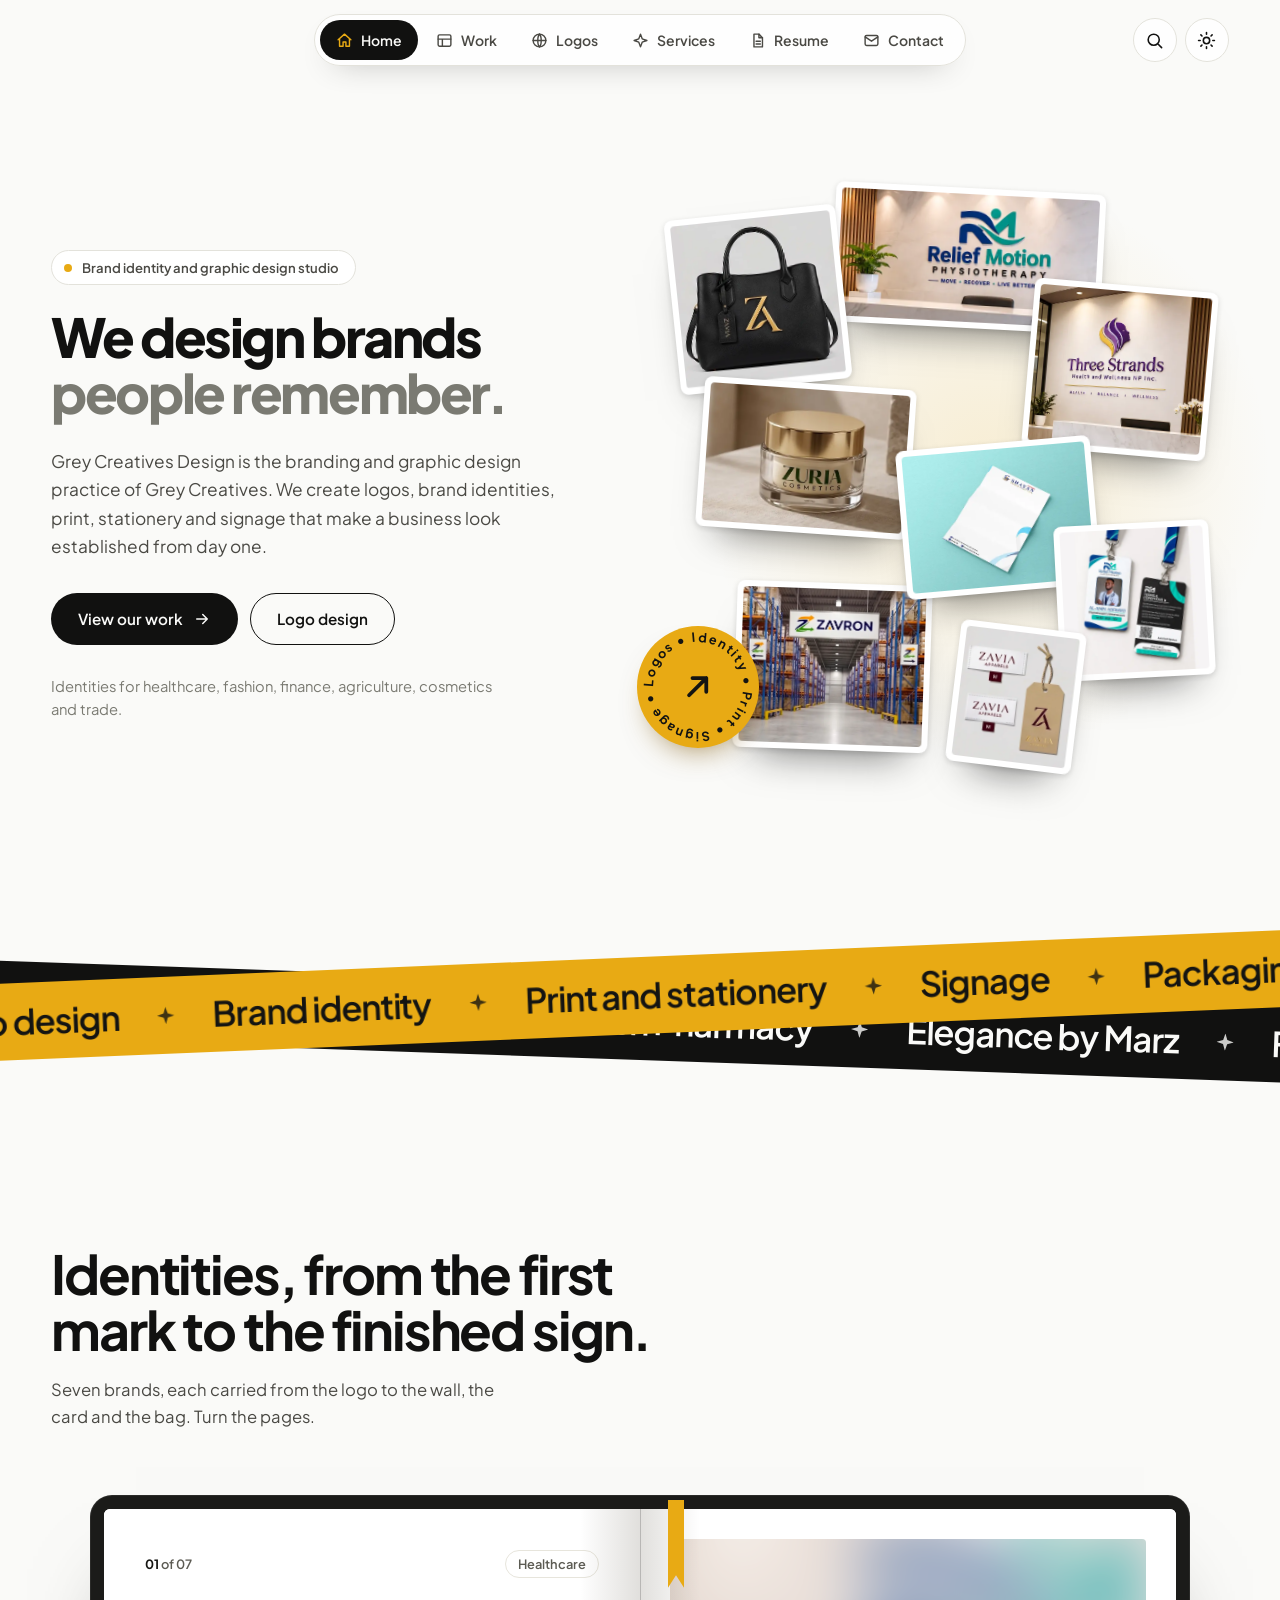
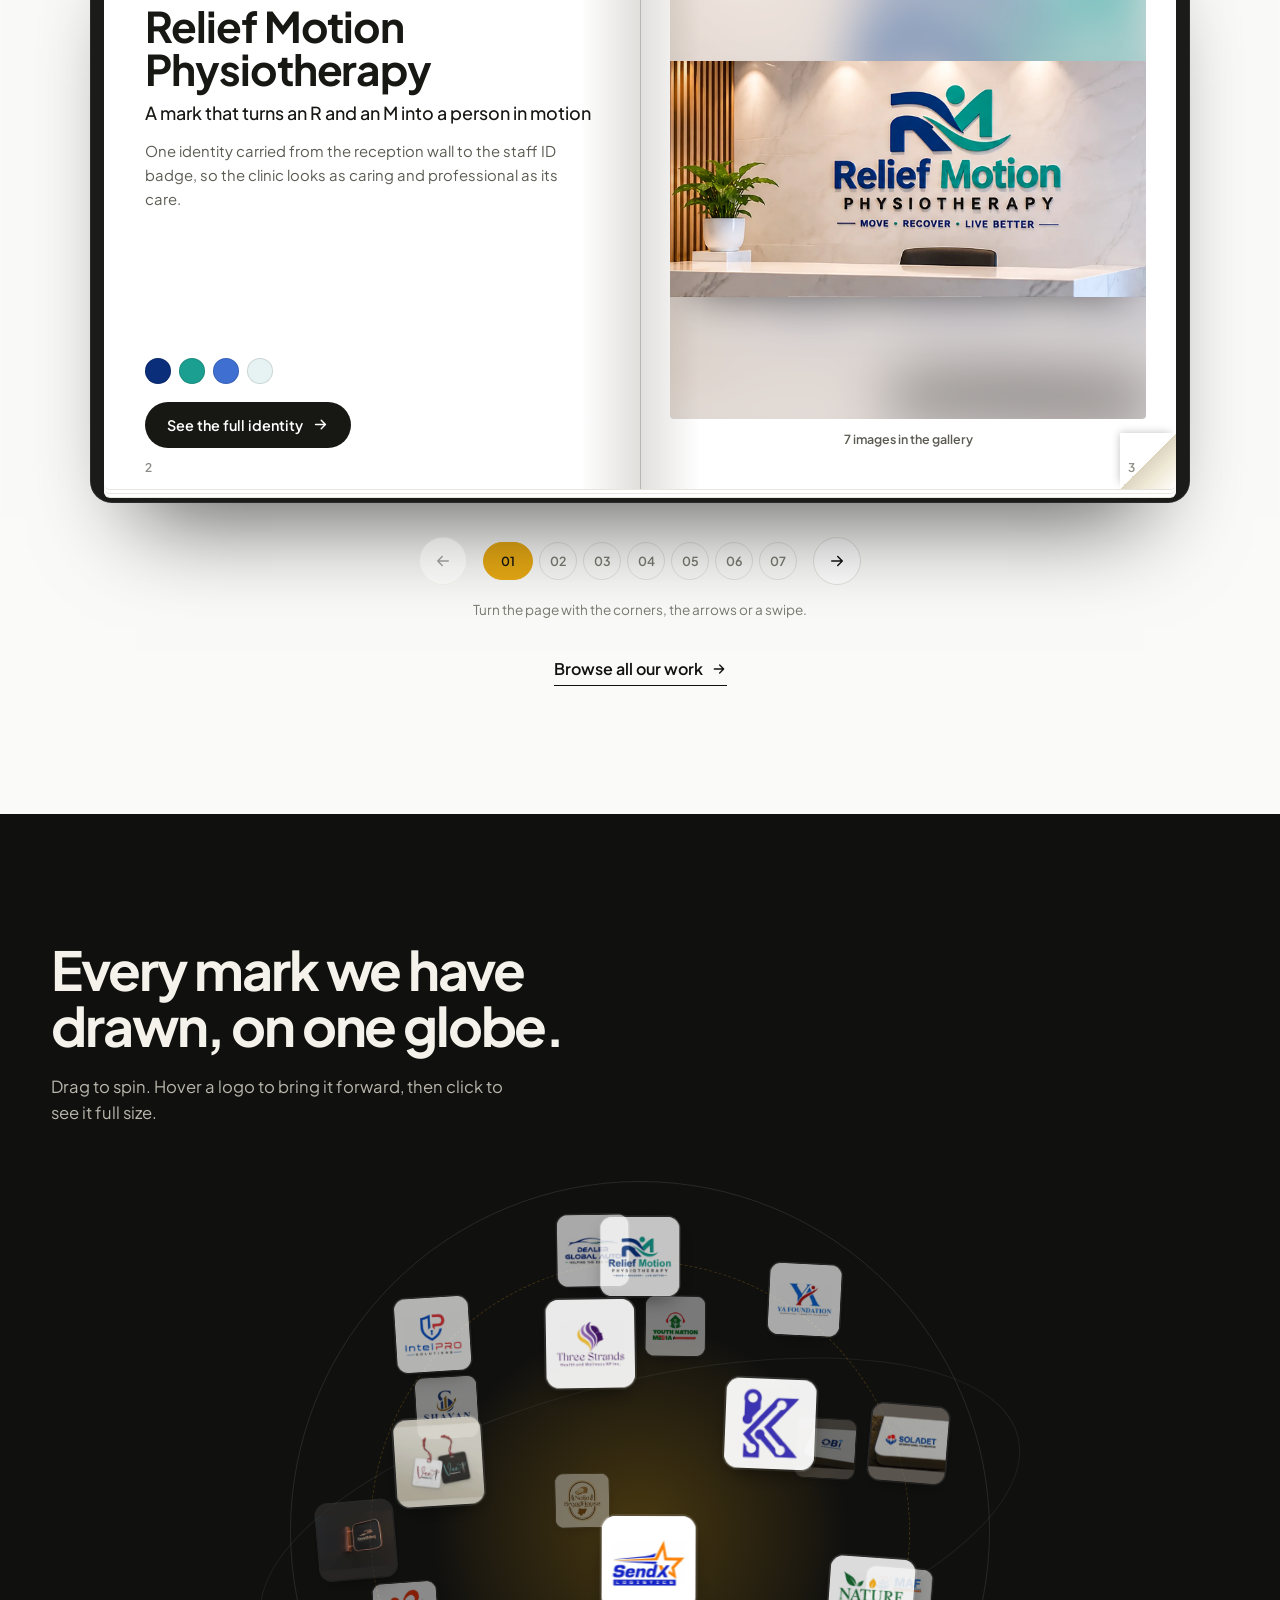
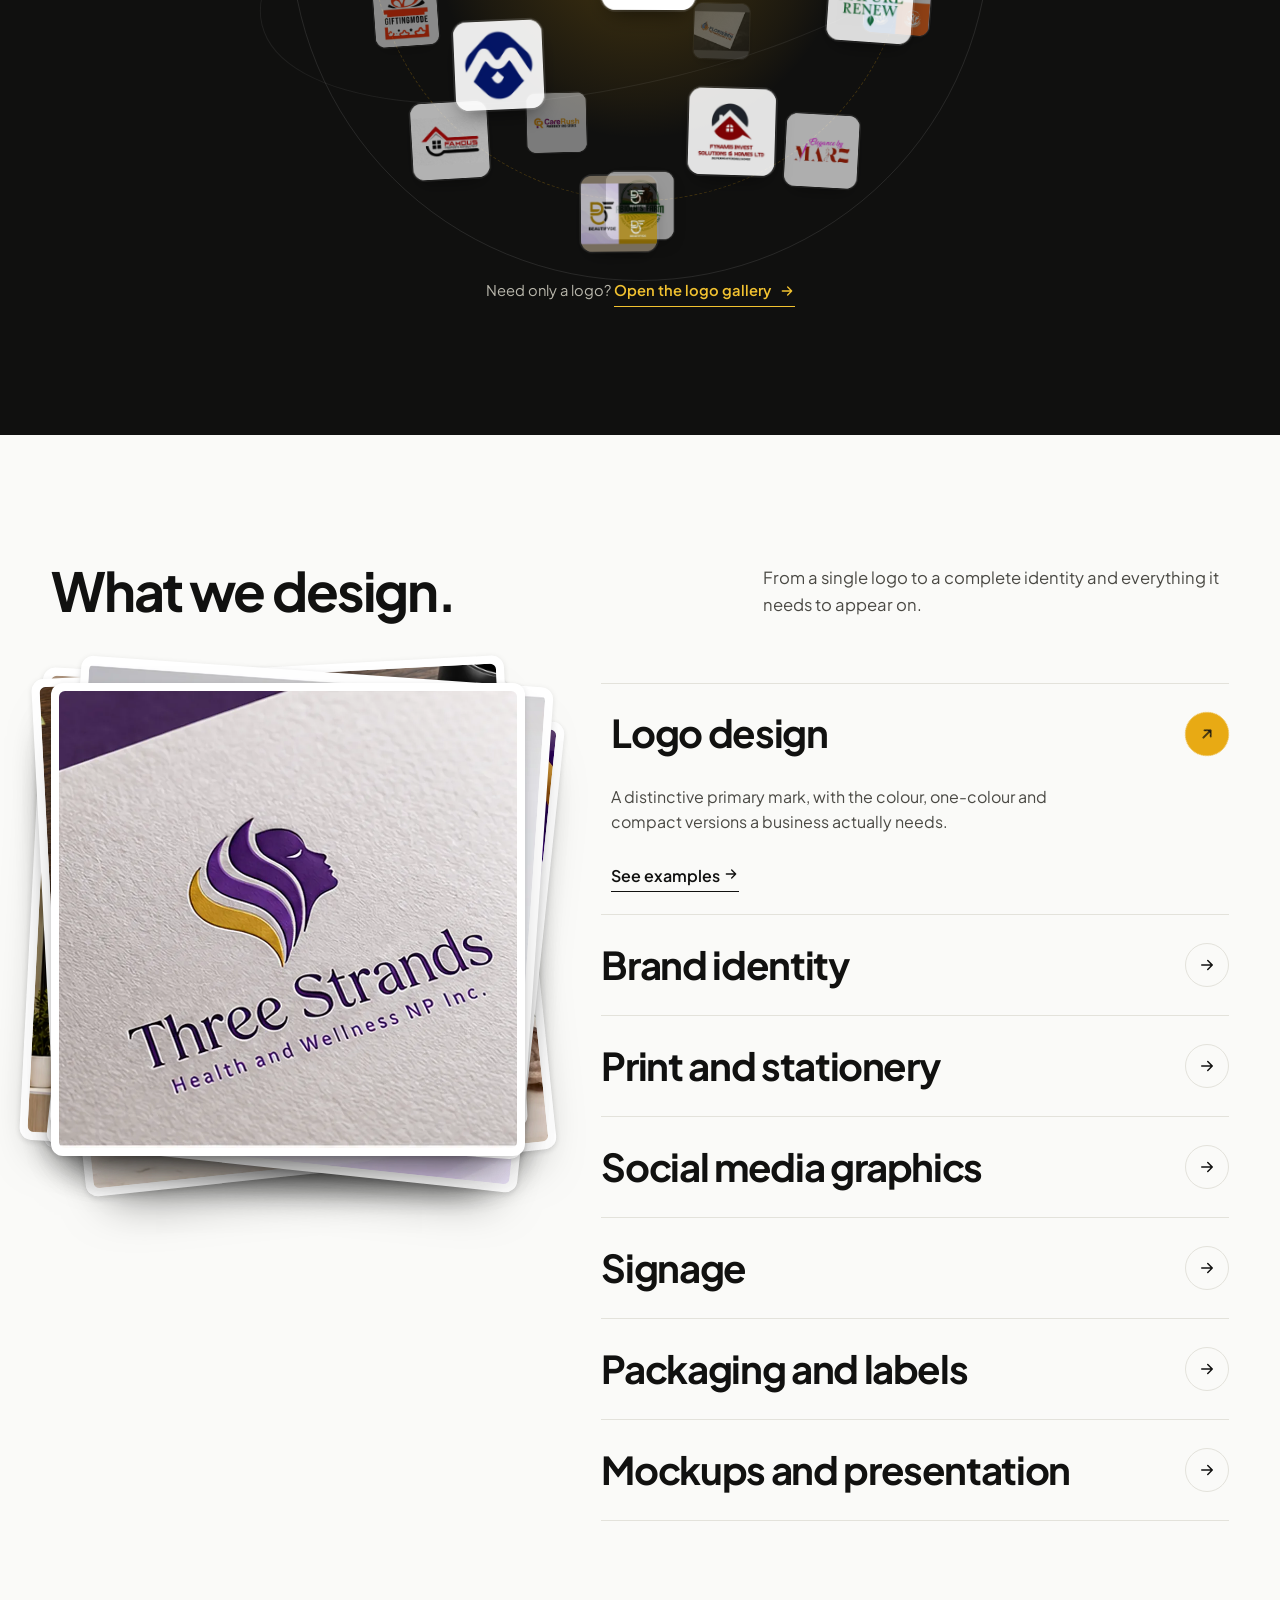
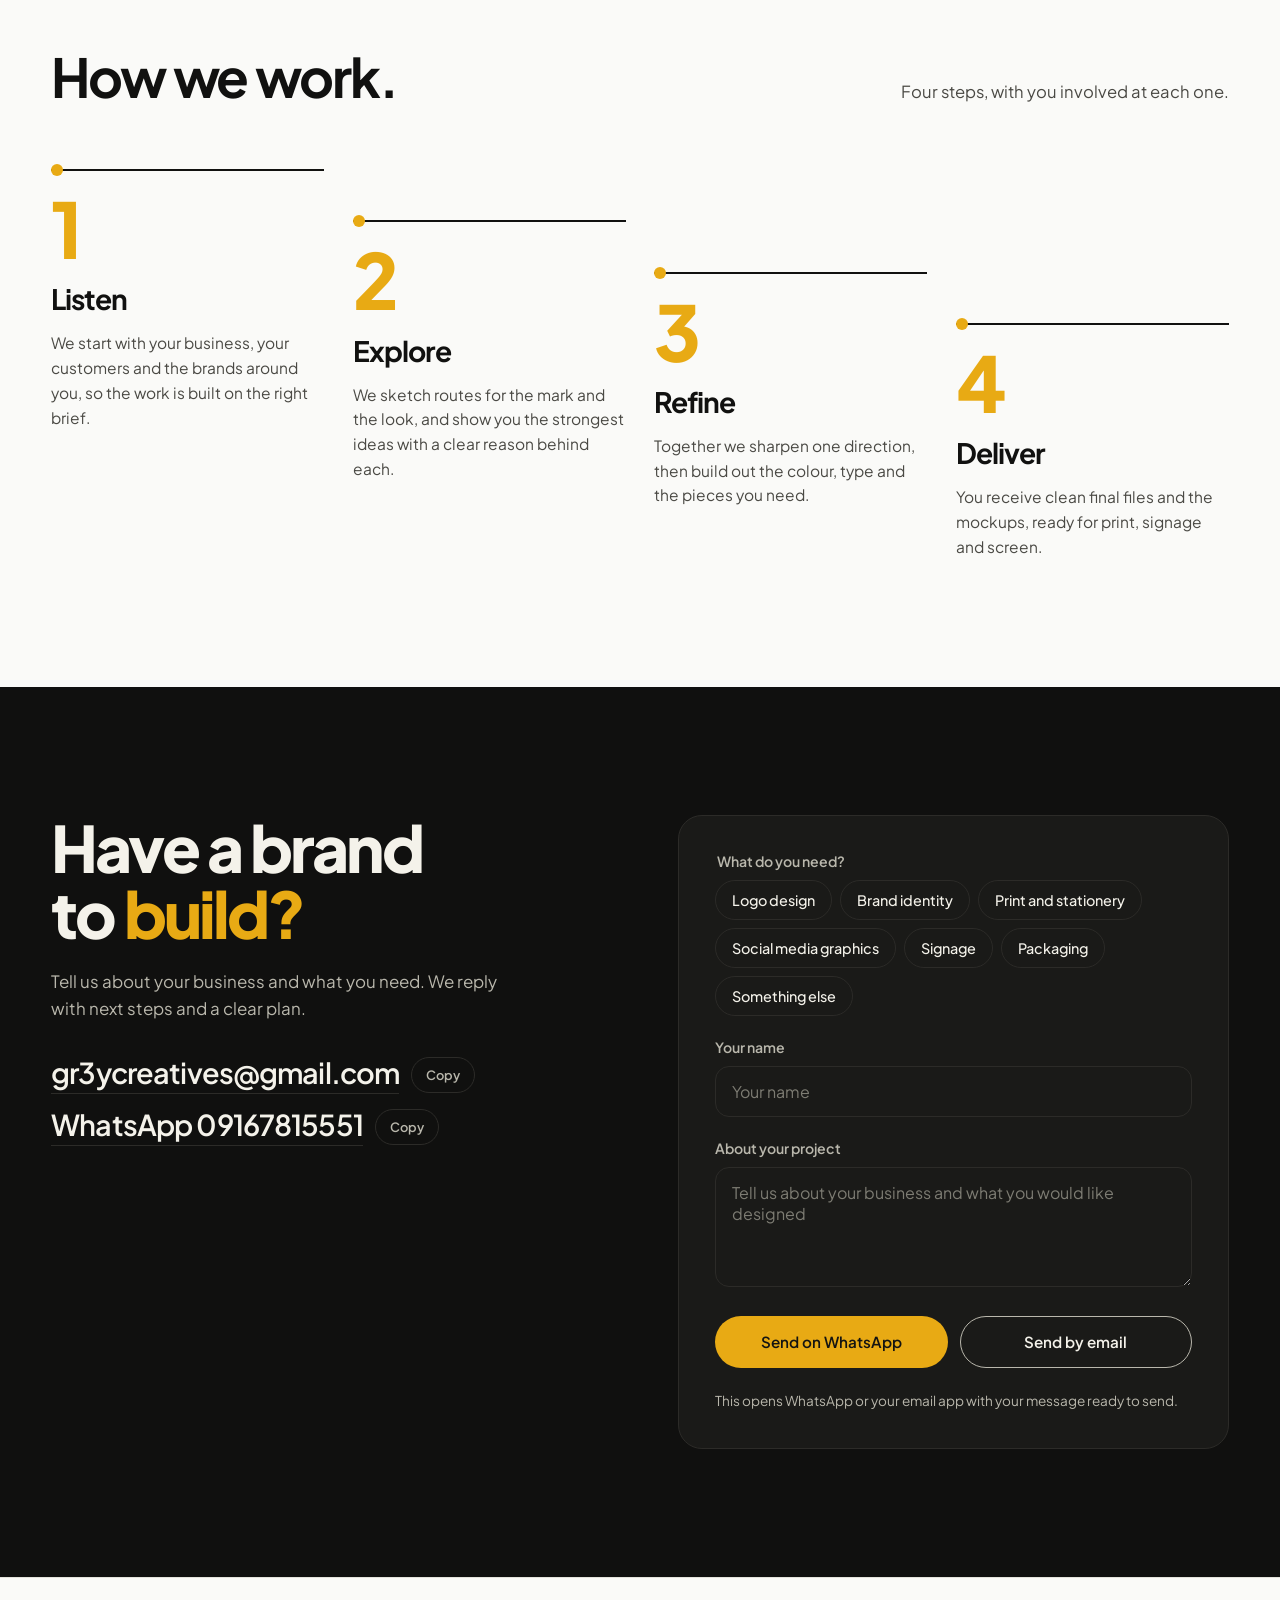
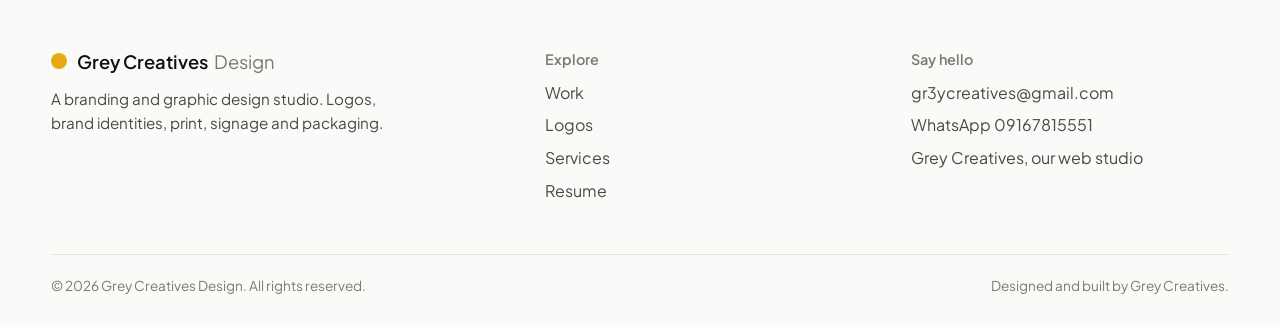
==== commit 9089af56: "Add resume page" ====
--- a/index.html
+++ b/index.html
@@ -36,6 +36,7 @@
     <a href="work.html" class="nav-a" data-k="work" data-sec="identities"><svg class="" viewBox="0 0 24 24" fill="none" stroke="currentColor" stroke-width="2" stroke-linecap="round" stroke-linejoin="round" aria-hidden="true"><rect x="3" y="4" width="18" height="16" rx="2"/><path d="M3 10h18M9 10v10"/></svg><span>Work</span></a>
     <a href="logos.html" class="nav-a" data-k="logos" data-sec="logos"><svg class="" viewBox="0 0 24 24" fill="none" stroke="currentColor" stroke-width="2" stroke-linecap="round" stroke-linejoin="round" aria-hidden="true"><circle cx="12" cy="12" r="9"/><path d="M12 3c3.2 3 3.2 15 0 18M12 3c-3.2 3-3.2 15 0 18M3 12h18"/></svg><span>Logos</span></a>
     <a href="index.html#services" class="nav-a" data-k="services" data-sec="services"><svg class="" viewBox="0 0 24 24" fill="none" stroke="currentColor" stroke-width="2" stroke-linecap="round" stroke-linejoin="round" aria-hidden="true"><path d="M12 3l2.4 6.6L21 12l-6.6 2.4L12 21l-2.4-6.6L3 12l6.6-2.4z"/></svg><span>Services</span></a>
+    <a href="resume.html" class="nav-a" data-k="resume"><svg class="" viewBox="0 0 24 24" fill="none" stroke="currentColor" stroke-width="2" stroke-linecap="round" stroke-linejoin="round" aria-hidden="true"><path d="M7 3h7l5 5v13H7z"/><path d="M14 3v5h5M10 13h6M10 17h6"/></svg><span>Resume</span></a>
     <a href="#contact" class="nav-a" data-k="contact" data-sec="contact"><svg class="" viewBox="0 0 24 24" fill="none" stroke="currentColor" stroke-width="2" stroke-linecap="round" stroke-linejoin="round" aria-hidden="true"><rect x="3" y="5" width="18" height="14" rx="2"/><path d="M3 7l9 6 9-6"/></svg><span>Contact</span></a>
     <div class="nav-foot"><b>gr3ycreatives@gmail.com</b><span>WhatsApp 09167815551</span></div>
   </nav>
@@ -169,6 +170,7 @@
           <li><a href="work.html">Work</a></li>
           <li><a href="logos.html">Logos</a></li>
           <li><a href="index.html#services">Services</a></li>
+          <li><a href="resume.html">Resume</a></li>
         </ul>
       </div>
       <div>
--- a/assets/css/site.css
+++ b/assets/css/site.css
@@ -509,3 +509,46 @@
   .band-track,.sticker svg.ring,.gl-ring.r2{animation:none!important}
 }
 #services{overflow-x:clip}
+
+/* ---------- resume page ---------- */
+.rs-top{display:grid;grid-template-columns:minmax(0,1.25fr) minmax(0,1fr);gap:clamp(28px,5vw,72px);align-items:end}
+.rs-hero h1{font-size:clamp(2.6rem,6vw,5.6rem);max-width:9em}
+.rs-hero h1 em{display:block}
+.rs-role{margin-top:18px;font:700 clamp(1.1rem,1.6vw,1.4rem) var(--ff-display);letter-spacing:-.02em;color:var(--gold-ink)}
+.rs-hero .cta-row{margin-top:30px}
+.rs-card{padding:clamp(20px,2.4vw,30px);border:1px solid var(--line);border-radius:22px;background:var(--surface)}
+.rs-card dl{display:grid;gap:0}
+.rs-card dl>div{display:grid;grid-template-columns:76px minmax(0,1fr);gap:12px;padding:13px 0;border-top:1px solid var(--line)}
+.rs-card dl>div:first-child{border-top:0;padding-top:0}
+.rs-card dl>div:last-child{padding-bottom:0}
+.rs-card dt{font:600 .82rem var(--ff-body);color:var(--ink-3);padding-top:2px}
+.rs-card dd{font-size:.9rem;color:var(--ink);overflow-wrap:break-word}
+.rs-card a,.rx a,.rs-edu a{text-underline-offset:3px}
+.rx-list,.rp-list{display:grid;gap:0;border-top:2px solid var(--ink)}
+.rx{display:grid;grid-template-columns:minmax(0,220px) minmax(0,1fr);gap:clamp(16px,4vw,56px);padding:clamp(24px,3vw,38px) 0;border-bottom:1px solid var(--line)}
+.rx-when{font:600 .95rem var(--ff-body);color:var(--ink-2)}
+.rx h3{font-size:clamp(1.35rem,2vw,1.8rem)}
+.rx h3 span{font:500 .95rem var(--ff-body);letter-spacing:0;color:var(--ink-3);margin-left:8px}
+.rx-role{margin-top:4px;color:var(--gold-ink);font-weight:600}
+.rx ul,.rp ul{margin:16px 0 0;padding:0;list-style:none;display:grid;gap:10px;max-width:46em}
+.rx li,.rp li{position:relative;padding-left:20px;color:var(--ink-2);line-height:1.6}
+.rx li::before,.rp li::before{content:"";position:absolute;left:0;top:.68em;width:8px;height:8px;border-radius:50%;background:var(--gold)}
+.rp{padding:clamp(24px,3vw,38px) 0;border-bottom:1px solid var(--line)}
+.rp-h{display:flex;justify-content:space-between;align-items:flex-start;gap:12px 32px;flex-wrap:wrap}
+.rp h3{font-size:clamp(1.35rem,2vw,1.8rem)}
+.rp-k{margin-top:4px;color:var(--ink-2)}
+.rp-r{margin-top:14px;font-size:.92rem;color:var(--ink-3)}
+.rp-r b{color:var(--ink);font-weight:600}
+.rs-cols{display:grid;grid-template-columns:repeat(2,minmax(0,1fr));gap:clamp(32px,6vw,80px);align-items:start}
+.rs-cols .sh{margin-bottom:clamp(20px,3vw,32px)}
+.rs-skills{display:grid;gap:0;border-top:2px solid var(--ink)}
+.rs-skills>div{display:grid;gap:4px;padding:14px 0;border-bottom:1px solid var(--line)}
+.rs-skills dt{font:700 1rem var(--ff-body)}
+.rs-skills dd{color:var(--ink-2);font-size:.95rem;line-height:1.55}
+.rs-edu{display:grid;border-top:2px solid var(--ink)}
+.rs-edu>div{display:grid;gap:3px;padding:14px 0;border-bottom:1px solid var(--line)}
+.rs-edu b{font-weight:700}
+.rs-edu span{color:var(--ink-2);font-size:.95rem}
+.rs-edu small{color:var(--ink-3);font-size:.85rem}
+@media (max-width:900px){ .rs-top{grid-template-columns:1fr;align-items:start} .rs-cols{grid-template-columns:1fr} }
+@media (max-width:640px){ .rx{grid-template-columns:1fr;gap:8px} .rs-card dl>div{grid-template-columns:76px minmax(0,1fr)} }
